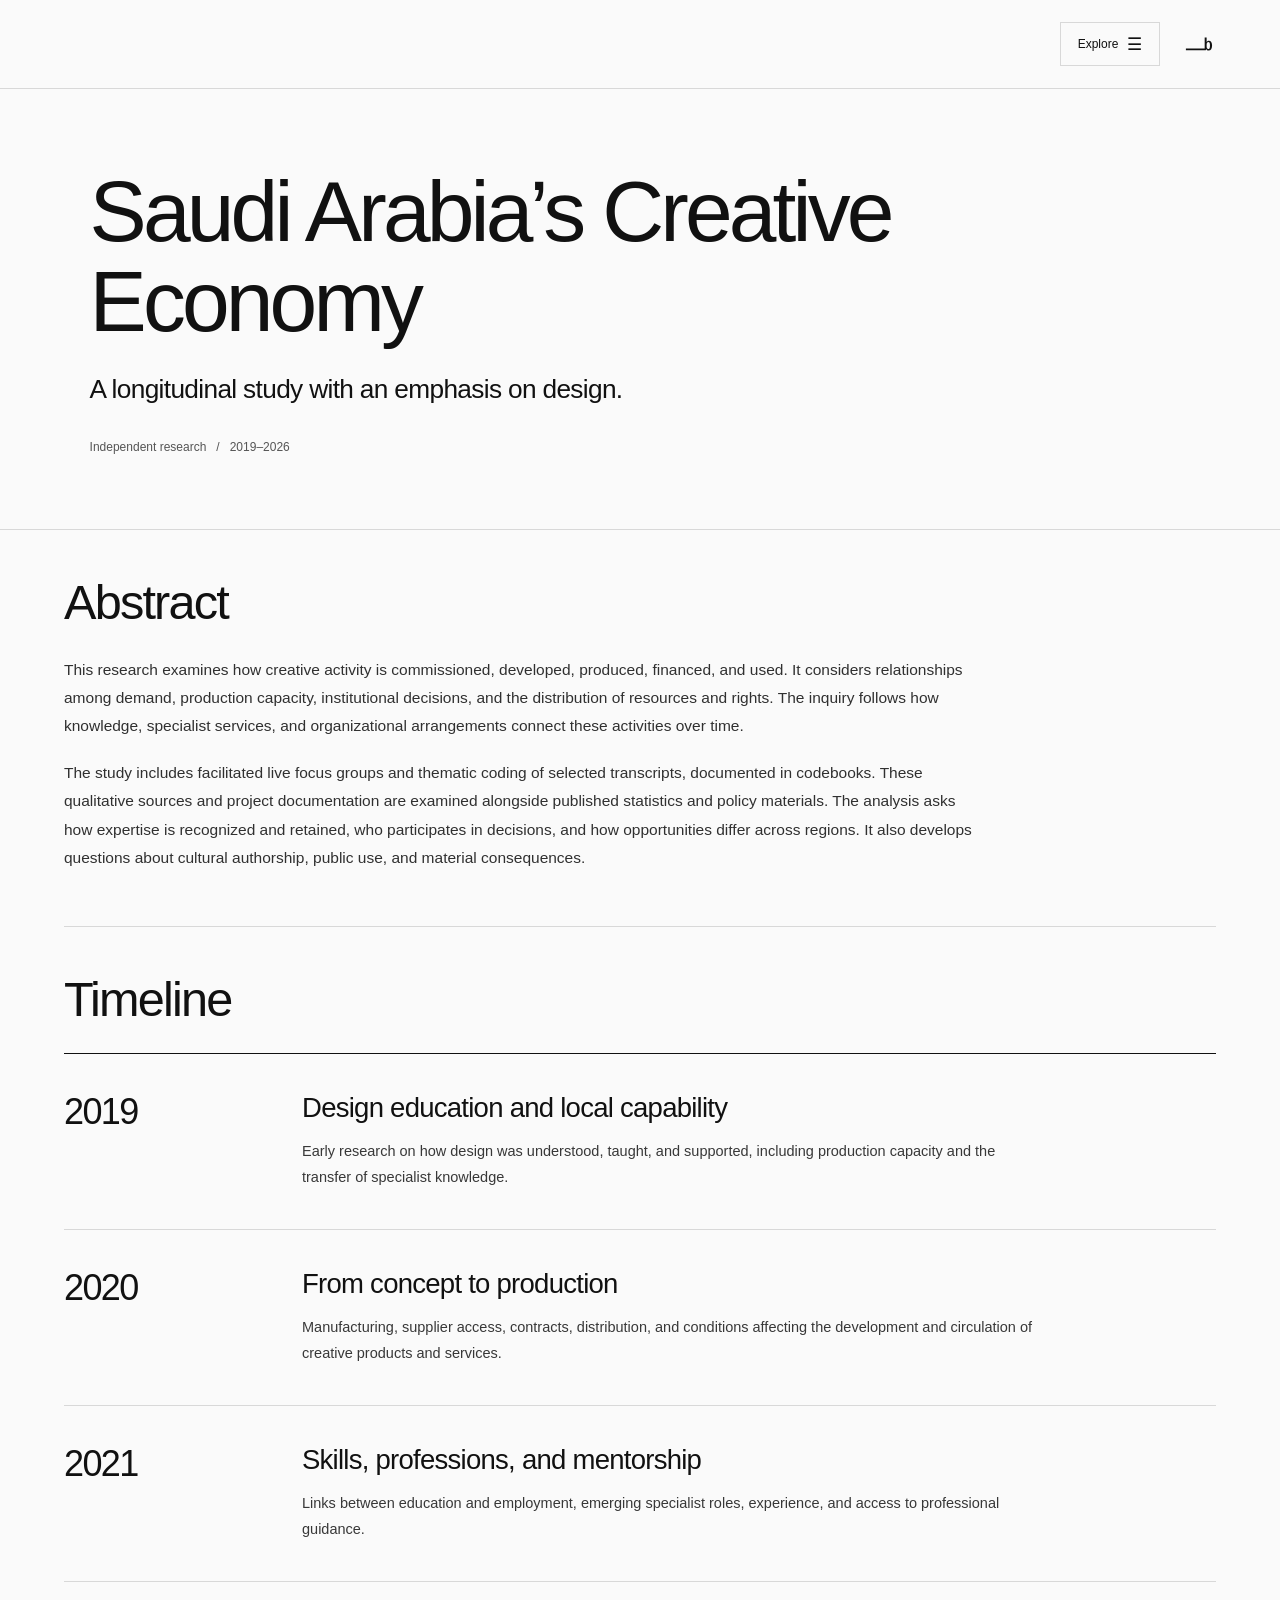
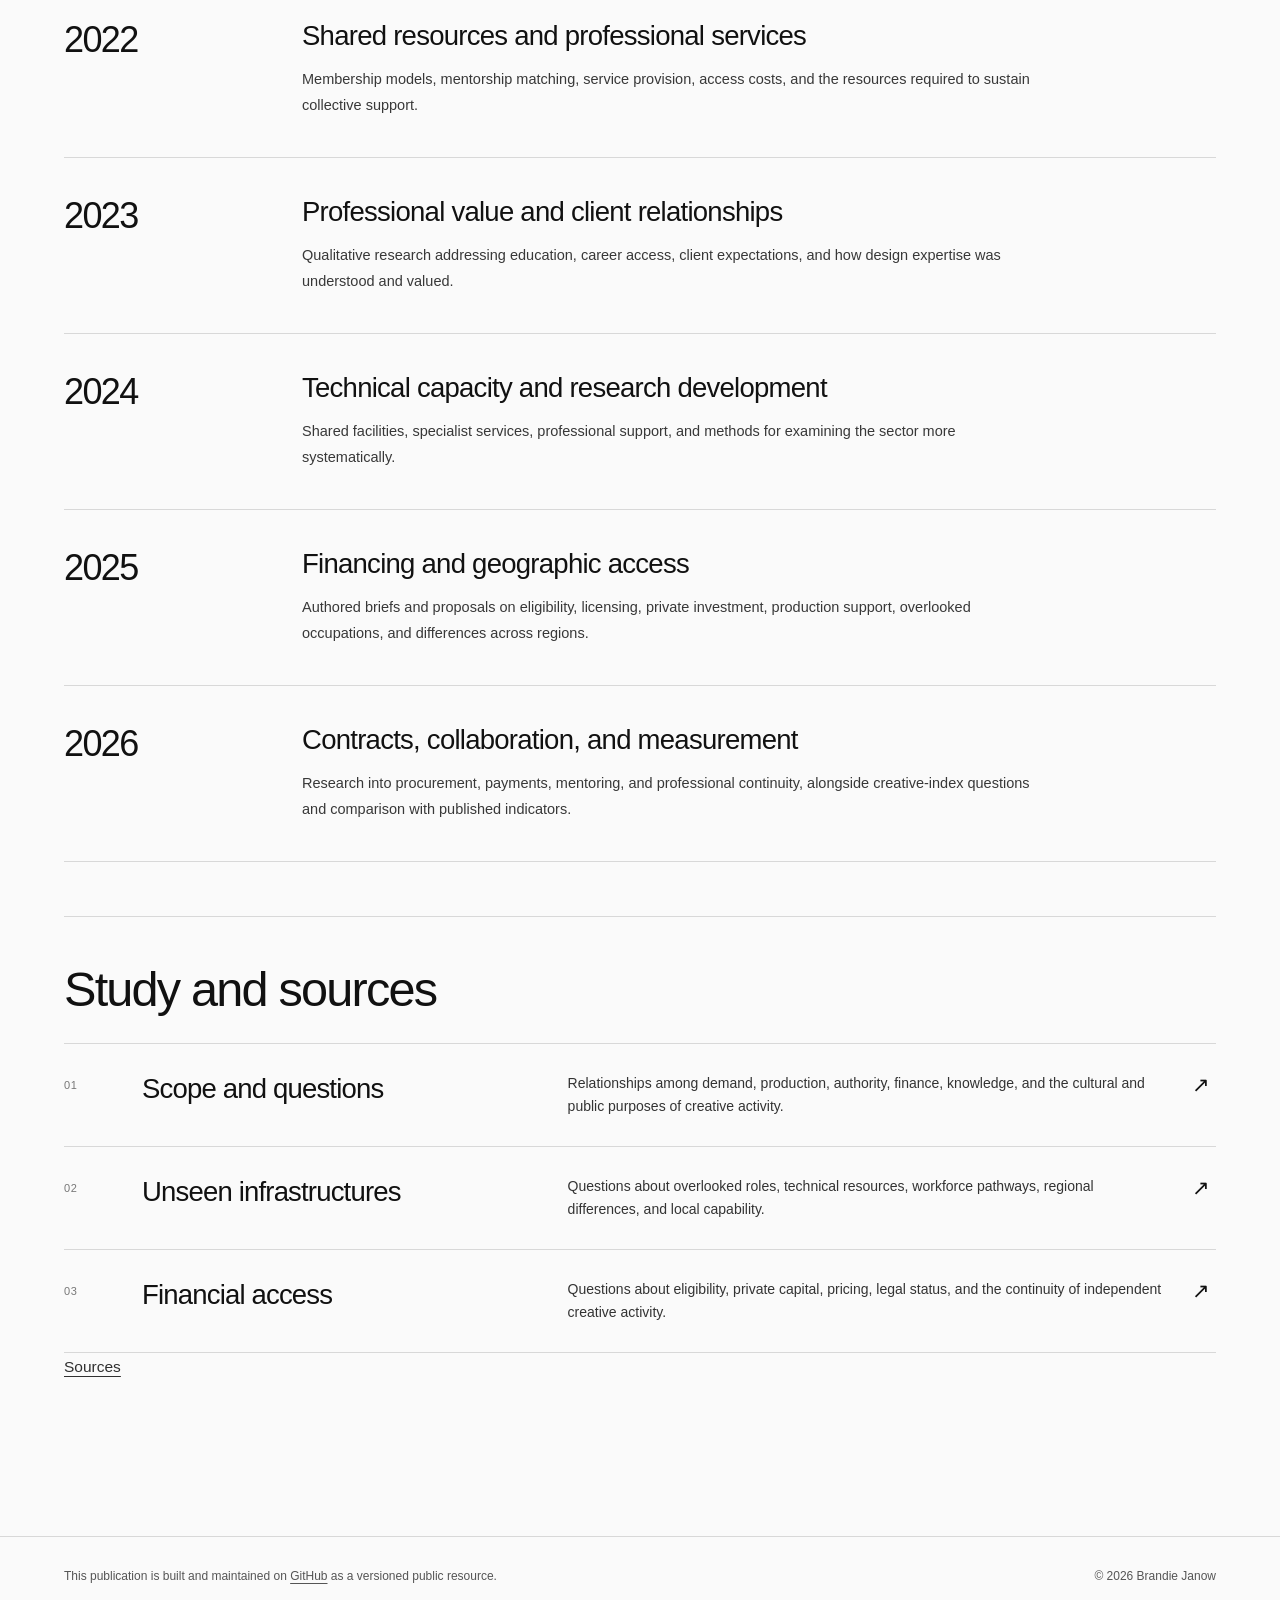
==== index.html @ f5f961ac "Center the creative economy and consolidate study, sources, data, and timeline" ====
<!doctype html>
<html lang="en">
<head>
<meta charset="utf-8">
<meta name="viewport" content="width=device-width, initial-scale=1">
<meta name="theme-color" content="#fafafa">
<title>Overview | Saudi Arabia’s Creative Economy</title>
<meta name="description" content="A longitudinal study of Saudi Arabia’s creative economy, with an emphasis on design.">
<meta property="og:type" content="website">
<meta property="og:title" content="Overview | Saudi Arabia’s Creative Economy">
<meta property="og:description" content="A longitudinal study of Saudi Arabia’s creative economy, with an emphasis on design.">
<meta property="og:url" content="https://brandiejanow.github.io/Saudi-creative-sector-research/">
<link rel="canonical" href="https://brandiejanow.github.io/Saudi-creative-sector-research/">
<link rel="icon" type="image/png" href="./assets/favicon.png">
<link rel="stylesheet" href="./styles.css">
</head>
<body>
<a class="skip" href="#main">Skip to content</a>
<header id="top" class="site-nav">
<nav class="desktop-nav" aria-label="Research sections"><a href="./index.html" aria-current="page">Overview</a><a href="./research.html">Research</a><a href="./evidence.html">Data</a><a href="./signals.html">Future Signals</a><a href="./methods.html">Methods</a></nav>
<details class="mobile-nav"><summary>Explore <span class="menu-symbol" aria-hidden="true">☰</span></summary><nav aria-label="Mobile sections"><a href="./index.html" aria-current="page">Overview</a><a href="./research.html">Research</a><a href="./evidence.html">Data</a><a href="./signals.html">Future Signals</a><a href="./methods.html">Methods</a></nav></details>
<a class="name" href="https://www.brandiejanow.com/" aria-label="Personal website"><img src="./assets/b-logo.svg" alt=""></a>
</header>
<main id="main" aria-labelledby="page-title">
<section class="hero compact-hero journal-hero"><h1 id="page-title">Saudi Arabia’s Creative Economy</h1><p class="intro">A longitudinal study with an emphasis on design.</p><p class="research-meta">Independent research &nbsp; / &nbsp; 2019–2026</p></section>
<div class="research-sections">
<section class="research-section journal-abstract" aria-labelledby="abstract-heading">
<div class="section-opening"><h2 id="abstract-heading">Abstract</h2></div>
<p>This research examines how creative activity is commissioned, developed, produced, financed, and used. It considers relationships among demand, production capacity, institutional decisions, and the distribution of resources and rights. The inquiry follows how knowledge, specialist services, and organizational arrangements connect these activities over time.</p>
<p>The study includes facilitated live focus groups and thematic coding of selected transcripts, documented in codebooks. These qualitative sources and project documentation are examined alongside published statistics and policy materials. The analysis asks how expertise is recognized and retained, who participates in decisions, and how opportunities differ across regions. It also develops questions about cultural authorship, public use, and material consequences.</p>
</section>
<section class="research-section research-history" aria-labelledby="research-history-heading">
<div class="section-opening"><h2 id="research-history-heading">Timeline</h2></div>
<div class="research-history-figure">
<ol class="research-history-list">
<li><span class="history-date">2019</span><div class="history-content"><h3>Design education and local capability</h3><p>Early research on how design was understood, taught, and supported, including production capacity and the transfer of specialist knowledge.</p></div></li>
<li><span class="history-date">2020</span><div class="history-content"><h3>From concept to production</h3><p>Manufacturing, supplier access, contracts, distribution, and conditions affecting the development and circulation of creative products and services.</p></div></li>
<li><span class="history-date">2021</span><div class="history-content"><h3>Skills, professions, and mentorship</h3><p>Links between education and employment, emerging specialist roles, experience, and access to professional guidance.</p></div></li>
<li><span class="history-date">2022</span><div class="history-content"><h3>Shared resources and professional services</h3><p>Membership models, mentorship matching, service provision, access costs, and the resources required to sustain collective support.</p></div></li>
<li><span class="history-date">2023</span><div class="history-content"><h3>Professional value and client relationships</h3><p>Qualitative research addressing education, career access, client expectations, and how design expertise was understood and valued.</p></div></li>
<li><span class="history-date">2024</span><div class="history-content"><h3>Technical capacity and research development</h3><p>Shared facilities, specialist services, professional support, and methods for examining the sector more systematically.</p></div></li>
<li><span class="history-date">2025</span><div class="history-content"><h3>Financing and geographic access</h3><p>Authored briefs and proposals on eligibility, licensing, private investment, production support, overlooked occupations, and differences across regions.</p></div></li>
<li><span class="history-date">2026</span><div class="history-content"><h3>Contracts, collaboration, and measurement</h3><p>Research into procurement, payments, mentoring, and professional continuity, alongside creative-index questions and comparison with published indicators.</p></div></li>
</ol>
</div>
</section>
<section class="research-section">
<div class="section-opening"><h2>Study and sources</h2></div>
<div class="entry-list">
<article class="entry"><span class="entry-index">01</span><h3 class="entry-title"><a href="./research.html">Scope and questions</a></h3><p class="entry-summary">Relationships among demand, production, authority, finance, knowledge, and the cultural and public purposes of creative activity.</p><a class="entry-link" href="./research.html" aria-label="Read scope and questions">↗</a></article>
<article class="entry"><span class="entry-index">02</span><h3 class="entry-title"><a href="./infrastructure.html">Unseen infrastructures</a></h3><p class="entry-summary">Questions about overlooked roles, technical resources, workforce pathways, regional differences, and local capability.</p><a class="entry-link" href="./infrastructure.html" aria-label="Read unseen infrastructures">↗</a></article>
<article class="entry"><span class="entry-index">03</span><h3 class="entry-title"><a href="./funding.html">Financial access</a></h3><p class="entry-summary">Questions about eligibility, private capital, pricing, legal status, and the continuity of independent creative activity.</p><a class="entry-link" href="./funding.html" aria-label="Read about financial access">↗</a></article>
</div>
<p class="supporting-links"><a href="./sources.html">Sources</a></p>
</section>
</div></main>
<footer class="research-footer"><p>This publication is built and maintained on <a href="https://github.com/brandiejanow/Saudi-creative-sector-research">GitHub</a> as a versioned public resource.</p><p>© 2026 Brandie Janow</p></footer>
</body>
</html>
---- styles.css ----
:root{--ink:#111;--muted:#6f6f6f;--line:#d8d8d8;--paper:#fafafa;--soft:#f6f6f4}
*{box-sizing:border-box}html{scroll-behavior:smooth}body{margin:0;background:var(--paper);color:var(--ink);font-family:"Helvetica Neue",Helvetica,Arial,sans-serif;-webkit-font-smoothing:antialiased}
a{color:inherit}.site-nav{min-height:82px;display:flex;align-items:center;justify-content:space-between;gap:28px;padding:22px clamp(22px,5vw,74px);border-bottom:1px solid var(--line)}
.name{text-decoration:none;display:inline-flex;align-items:center;margin-left:auto;flex:0 0 auto}.name img{width:34px;height:34px;display:block;object-fit:contain}.site-nav nav{display:flex;gap:28px;flex-wrap:wrap;justify-content:flex-end}.site-nav nav a{text-decoration:none;font-size:12px;color:#333}.site-nav nav a:hover{text-decoration:underline;text-underline-offset:4px}
main{max-width:1600px;margin:0 auto}.hero{padding:clamp(66px,9vw,142px) clamp(22px,7vw,108px) clamp(60px,8vw,112px);border-bottom:1px solid var(--line)}
.eyebrow{margin:0 0 28px;font-size:11px;text-transform:uppercase;letter-spacing:.18em}.hero h1{margin:0;max-width:1100px;font-weight:400;font-size:clamp(58px,9vw,138px);line-height:1.02;letter-spacing:0}
.reservoir-word{letter-spacing:.025em;font-kerning:none}.intro{max-width:780px;margin:44px 0 28px;font-size:clamp(20px,2.2vw,30px);line-height:1.28;letter-spacing:-.025em}.meta{margin:0;color:var(--muted);font-size:12px}
.directory{padding:34px clamp(22px,5vw,74px) 100px}.toolbar{display:grid;grid-template-columns:1.7fr repeat(3,1fr);gap:18px;padding:8px 0 28px;border-bottom:1px solid var(--ink)}
.toolbar label{display:flex;flex-direction:column;gap:10px}.toolbar label>span{font-size:10px;text-transform:uppercase;letter-spacing:.14em;color:var(--muted)}
input,select{width:100%;min-height:44px;border:0;border-bottom:1px solid var(--line);border-radius:0;background:transparent;padding:0 2px;font:inherit;font-size:14px;color:var(--ink);outline:none}
input:focus,select:focus{border-bottom-color:var(--ink)}.directory-head{display:flex;justify-content:space-between;align-items:center;padding:18px 0;color:var(--muted);font-size:11px;text-transform:uppercase;letter-spacing:.09em}
#clear{border:0;background:none;padding:0;font:inherit;font-size:11px;text-transform:uppercase;letter-spacing:.09em;color:var(--ink);cursor:pointer}
.resource-list{border-top:1px solid var(--line)}.resource{display:grid;grid-template-columns:minmax(190px,1fr) minmax(300px,1.8fr) minmax(180px,.9fr) 48px;gap:34px;align-items:start;padding:26px 0;border-bottom:1px solid var(--line)}
.resource h2{margin:0;font-weight:400;font-size:clamp(23px,2.2vw,34px);line-height:1.02;letter-spacing:-.04em}.description{margin:0;color:#393939;font-size:14px;line-height:1.55;max-width:720px}
.taxonomy{display:flex;flex-direction:column;gap:7px;font-size:11px;line-height:1.45;color:var(--muted)}.taxonomy strong{font-weight:400;color:var(--ink)}.visit{text-decoration:none;font-size:22px;line-height:1}.visit:hover{opacity:.45}
.empty{padding:70px 0;color:var(--muted)}.note{padding:48px clamp(22px,5vw,74px) 78px;border-top:1px solid var(--line)}.note p{max-width:820px;margin:0;font-size:14px;line-height:1.55;color:#3c3c3c}.note a{text-underline-offset:3px}
footer{display:flex;justify-content:space-between;gap:20px;padding:28px clamp(22px,5vw,74px);border-top:1px solid var(--line);font-size:11px;color:var(--muted)}footer a{text-underline-offset:3px}
body.embed .site-nav,body.embed footer{display:none}body.embed .hero{padding-top:42px}
@media(max-width:1050px){.toolbar{grid-template-columns:1fr 1fr}.resource{grid-template-columns:1fr 1.8fr 42px}.taxonomy{grid-column:1/3;flex-direction:row;flex-wrap:wrap;gap:6px 18px}.visit{grid-column:3;grid-row:1}}
@media(max-width:700px){.site-nav{align-items:center}.site-nav .desktop-nav{display:none}.hero h1{font-size:clamp(54px,18vw,84px);line-height:1.02}.toolbar{grid-template-columns:1fr}.resource{grid-template-columns:1fr 40px;gap:16px 18px}.resource h2{grid-column:1}.description{grid-column:1/3}.taxonomy{grid-column:1/3}.visit{grid-column:2;grid-row:1}.note{padding-bottom:56px}footer{flex-direction:column}}

.quick-links{display:flex;flex-wrap:wrap;gap:12px 28px;margin:25px 0 0;font-size:13px}.quick-links a{text-underline-offset:4px}


/* Consistent, accessible way back to the main index on every device. */
.site-home{font-size:13px;letter-spacing:-.015em;font-weight:600;text-decoration:none;white-space:nowrap;flex:0 0 auto}
.site-home:hover{text-decoration:underline;text-underline-offset:5px}
.desktop-nav{justify-content:center!important;gap:clamp(12px,1.9vw,28px)!important}
.mobile-nav{display:none;position:relative}
.mobile-nav summary{list-style:none;cursor:pointer;display:flex;align-items:center;justify-content:center;gap:9px;min-height:44px;min-width:100px;padding:0 10px;border:1px solid var(--line);font-size:12px}
.mobile-nav summary::-webkit-details-marker{display:none}
.mobile-nav summary:focus-visible,.site-home:focus-visible,.mobile-nav nav a:focus-visible{outline:2px solid var(--ink);outline-offset:3px}
.mobile-nav .menu-symbol{font-size:17px;font-weight:400;line-height:1}
.mobile-nav nav{position:absolute;right:0;top:calc(100% + 8px);z-index:30;width:min(280px,calc(100vw - 32px));display:flex!important;flex-direction:column;gap:0!important;flex-wrap:nowrap;align-items:stretch;justify-content:flex-start;background:var(--paper);border:1px solid var(--line);box-shadow:0 10px 20px rgba(0,0,0,.08)}
.mobile-nav nav a{padding:15px 19px;font-size:14px!important;min-height:48px;border-bottom:1px solid var(--line);text-decoration:none}
.mobile-nav nav a:last-child{border-bottom:0}
.mobile-nav nav a:hover,.mobile-nav nav a.active{background:var(--soft)}
@media(max-width:950px){
 .site-nav{padding:13px clamp(15px,4vw,30px);min-height:66px;gap:13px}
 .site-nav .desktop-nav{display:none}
 .mobile-nav{display:block;margin-left:auto}
 .name{margin-left:0}
 .name img{width:29px;height:29px}
}
@media(max-width:700px){
 .site-nav{align-items:center;flex-wrap:nowrap}
 .site-home{font-size:13px}
 .mobile-nav summary{min-width:89px}
 .hero{padding-top:clamp(43px,8vw,60px);padding-bottom:clamp(46px,8vw,75px)}
 body.embed .site-nav{display:flex}
 body.embed .hero{padding-top:46px}
}

/* Short directory pages keep the main index easy to browse. */
.pagination{display:flex;justify-content:space-between;align-items:center;gap:24px;padding:26px 0 0;font-size:13px}
.pagination[hidden]{display:none}
.pagination button{border:1px solid var(--ink);background:transparent;color:var(--ink);padding:11px 19px;cursor:pointer;font:inherit}
.pagination button:hover:not(:disabled){background:var(--ink);color:var(--paper)}
.pagination button:disabled{opacity:.26;cursor:default}
.pagination span{color:var(--muted)}
@media(max-width:700px){.pagination{gap:10px}.pagination button{padding:10px 13px}}

/* Consistent institutional footer across the Reservoir collections. */
.reservoir-footer{display:flex;justify-content:space-between;align-items:flex-start;flex-wrap:wrap;gap:20px 40px;padding:28px clamp(22px,5vw,74px);border-top:1px solid var(--line);font-size:12px;color:#444}
.reservoir-footer p{max-width:850px;margin:0;line-height:1.65}
.reservoir-footer nav{display:flex;align-items:center;flex-wrap:wrap;gap:14px 25px;margin-left:auto}
.reservoir-footer a{text-underline-offset:4px}
.reservoir-footer .back-to-top{font-weight:500;white-space:nowrap}
@media(max-width:700px){.reservoir-footer nav{margin-left:0}}

/* Compact discovery entrance and directory search. */
.compact-hero{padding-top:clamp(29px,3.9vw,59px);padding-bottom:24px}
.compact-hero .eyebrow{margin-bottom:16px}
.compact-hero h1{font-size:clamp(49px,6.3vw,98px);line-height:1.05}
.compact-hero .intro{max-width:920px;margin:17px 0 13px;font-size:clamp(17px,1.85vw,24px);line-height:1.42}
.index-counts{font-size:12px;color:#4b4b4b;line-height:1.65}
.index-counts>span[aria-hidden]{padding:0 6px}
.collection-origin{margin:6px 0 0;font-size:11px;letter-spacing:.015em;color:#666}
.collection-origin>span{padding:0 6px}
.search-section{padding:27px clamp(22px,5vw,74px) 25px;border-bottom:1px solid var(--line);max-width:1600px;margin:0 auto}
.search-intro{display:flex;align-items:baseline;justify-content:space-between;gap:10px 20px;margin-bottom:14px}
.search-intro h2{font-size:clamp(20px,2.1vw,29px);letter-spacing:-.025em;font-weight:400;margin:0}
.search-intro p{margin:0;color:#595959;font-size:12px;line-height:1.5}
.search-section .toolbar{padding:0}
.directory{padding-top:13px}
@media(max-width:820px){.search-intro{display:block}.search-intro p{margin-top:7px}.search-section .toolbar{grid-template-columns:repeat(2,minmax(0,1fr))}}
@media(max-width:600px){.compact-hero{padding:24px 22px 21px}.compact-hero h1{font-size:clamp(46px,10vw,73px)}.compact-hero .intro{font-size:17px}.search-section{padding:25px 22px}.search-section .toolbar{grid-template-columns:1fr}}

/* KoD keeps the same directory row styling; only its title color differs. */
.resource h2.kod-title{color:#304c90}

/* Clear primary navigation through paginated directory results. */
.pagination #nextPage{background:#304c90;color:#fff;border-color:#304c90;font-weight:600;min-width:138px;box-shadow:0 2px 6px rgba(0,0,0,.12)}
.pagination #nextPage:hover:not(:disabled){background:#1c3268;border-color:#1c3268;color:#fff}
.pagination #nextPage:focus-visible{outline:3px solid #304c90;outline-offset:3px}
.pagination #nextPage:disabled{background:#e7e7e7;border-color:#d0d0d0;color:#6f6f6f;box-shadow:none;opacity:1}


/* Saudi Creative Sector Research. Editorial extension of the Design Reservoir design system. */
.site-nav .desktop-nav a[aria-current="page"]{text-decoration:underline;text-underline-offset:6px}
.mobile-nav nav a[aria-current="page"]{font-weight:600}
.compact-hero{padding-bottom:clamp(40px,5vw,66px)}
.compact-hero .intro{max-width:890px;font-size:clamp(20px,2.1vw,29px);margin:31px 0 27px;line-height:1.35}
.compact-hero h1{max-width:1150px;font-size:clamp(52px,7.7vw,119px);line-height:1.025;letter-spacing:-.045em}
.eyebrow{letter-spacing:.14em}
.research-meta{font-size:12px;line-height:1.7;color:#555;margin:0}
.research-sections{padding:0 clamp(22px,5vw,74px) 92px}
.research-section{padding:44px 0 46px;border-bottom:1px solid var(--line)}
.research-section:last-child{border-bottom:0}
.section-kicker{margin:0 0 18px;font-size:11px;color:#666;letter-spacing:.14em;text-transform:uppercase}
.research-section h2{font-weight:400;font-size:clamp(29px,3.6vw,55px);line-height:1.1;letter-spacing:-.038em;max-width:950px;margin:0 0 21px}
.research-section>p:not(.section-kicker){max-width:900px;font-size:16px;line-height:1.75;color:#343434;margin:0 0 17px}
.research-section>p:last-child{margin-bottom:0}
.entry-list{border-top:1px solid var(--line);margin-top:30px}
.entry{display:grid;grid-template-columns:52px minmax(220px,.75fr) minmax(280px,1.4fr) 24px;gap:20px;align-items:start;border-bottom:1px solid var(--line);padding:23px 0}
.entry-index{font-size:11px;color:#777;padding-top:5px}
.entry-title{font-weight:400;font-size:clamp(19px,2vw,27px);letter-spacing:-.025em;line-height:1.2;margin:0}
.entry-summary{font-size:14px;line-height:1.65;color:#444;margin:0}
.entry-link{font-size:18px;line-height:1.25;text-decoration:none}
.entry a:not(.entry-link){text-decoration:underline;text-underline-offset:4px}
.status-text{color:#777;font-size:12px;line-height:1.5;margin-top:5px}
.two-column{display:grid;grid-template-columns:minmax(200px,.7fr) minmax(300px,1.3fr);gap:20px 45px}
.two-column p{line-height:1.75;margin:0 0 17px;color:#333;font-size:15px}
.plain-anchor{text-decoration:underline;text-underline-offset:5px}
.year{font-size:clamp(34px,4.5vw,60px);line-height:1;font-weight:400;letter-spacing:-.035em}
.research-footer{display:flex;justify-content:space-between;align-items:flex-start;gap:18px 30px;flex-wrap:wrap}
.research-footer nav{display:flex;gap:14px 24px;flex-wrap:wrap}
.research-footer p{max-width:890px;margin:0;line-height:1.6}
.content-label{display:inline-block;font-size:11px;text-transform:uppercase;letter-spacing:.13em;color:#555;margin-top:7px}
@media(max-width:800px){.entry{grid-template-columns:38px 1fr 22px;gap:13px}.entry-title{grid-column:2}.entry-summary{grid-column:2/4}.entry-link{grid-column:3;grid-row:1}.two-column{grid-template-columns:1fr}}
@media(max-width:600px){.compact-hero h1{font-size:clamp(42px,11vw,68px);letter-spacing:-.04em}.compact-hero .intro{font-size:19px}.research-sections{padding-bottom:45px}.research-section{padding:31px 0 34px}.research-section h2{font-size:clamp(28px,8vw,42px)}.entry{padding:20px 0}}

/* Keep research index titles at the same modest scale as Design Reservoir rows. */
.entry .entry-title{font-weight:400;font-size:clamp(19px,2vw,27px);letter-spacing:-.025em;line-height:1.2;margin:0}


/* Academic publication layout. The original Design Reservoir visual system remains the base. */
.skip{position:absolute;left:-9999px;top:5px;z-index:1000;background:#111;color:#fff;padding:12px 18px}
.skip:focus{left:10px}
.site-nav{gap:22px}
.site-nav .desktop-nav{align-items:center;gap:clamp(11px,1.5vw,22px)!important}
.site-nav .desktop-nav a{white-space:nowrap}
.site-nav nav a[aria-current="page"]{text-decoration:underline;text-underline-offset:6px}
.site-nav .site-home{max-width:265px;line-height:1.25;white-space:normal}
.site-nav a:focus-visible,.plain-anchor:focus-visible,.entry a:focus-visible{outline:2px solid var(--ink);outline-offset:5px}
.journal-hero{padding:clamp(45px,6vw,91px) clamp(22px,7vw,108px) clamp(40px,5.5vw,75px)}
.journal-hero .eyebrow{font-size:11px;letter-spacing:.16em;margin-bottom:19px}
.journal-hero h1{max-width:1250px;font-size:clamp(49px,6.7vw,100px);font-weight:400;letter-spacing:-.045em;line-height:1.055}
.journal-hero .intro{margin:24px 0 30px;font-size:clamp(20px,2.05vw,28px);line-height:1.4;max-width:890px}
.research-meta{font-size:12px;color:#555;line-height:1.75;margin:0}
.research-sections{padding:0 clamp(22px,5vw,74px) 100px;max-width:1600px;margin:0 auto}
.research-section{padding:45px 0 54px;border-bottom:1px solid var(--line)}
.research-section:last-child{border-bottom:0}
.research-section h2{max-width:1000px;font-weight:400;font-size:clamp(31px,3.8vw,52px);letter-spacing:-.037em;line-height:1.15;margin:0 0 28px}
.research-section>p:not(.section-kicker),.research-section>.section-opening~p{font-size:15.5px;line-height:1.83;color:#303030;max-width:920px;margin:0 0 18px}
.research-section>p:last-child{margin-bottom:0}
.section-opening{margin-bottom:25px}.section-opening h2{margin-bottom:0}
.section-kicker{font-size:11px;letter-spacing:.13em;text-transform:uppercase;color:#666;margin:0 0 20px}
.research-section a:not(.entry-link){text-decoration-thickness:1px;text-underline-offset:4px}
.journal-abstract{max-width:1200px}
.document-label{font-size:11px;text-transform:uppercase;color:#666;letter-spacing:.12em;margin-bottom:22px}
.research-quote{max-width:940px;margin:38px 0 38px;padding:12px 0 14px 32px;border-left:2px solid #111}
.research-quote p{font-size:clamp(23px,2.9vw,38px);line-height:1.32;font-weight:400;letter-spacing:-.026em;margin:0 0 14px}
.research-quote cite{display:block;font-style:normal;font-size:12px;line-height:1.6;color:#666}
.meta-grid{border-top:1px solid var(--line);margin:32px 0 4px;max-width:1050px}
.meta-grid>div{display:grid;grid-template-columns:minmax(160px,.48fr) minmax(250px,1fr);gap:15px;padding:14px 0;border-bottom:1px solid var(--line)}
.meta-grid dt{font-size:11px;text-transform:uppercase;letter-spacing:.1em;color:#666}
.meta-grid dd{margin:0;font-size:14px;line-height:1.6}
.entry-list{margin-top:12px;border-top:1px solid var(--line)}
.entry{grid-template-columns:50px minmax(240px,.8fr) minmax(290px,1.2fr) 24px;gap:28px;padding:28px 0}
.entry .entry-title{font-weight:400;margin:0;font-size:clamp(20px,2.15vw,29px);letter-spacing:-.03em;line-height:1.25}
.entry .entry-title a{text-decoration:none}
.entry .entry-title a:hover{text-decoration:underline;text-underline-offset:5px}
.entry-summary{margin:0;font-size:14px;line-height:1.65;color:#333}
.entry-index,.chapter-number,.ref-id{font-size:11px;letter-spacing:.06em;color:#777;padding-top:7px}
.entry-link{color:#111;text-decoration:none;font-size:21px}
.status-text{display:block;font-size:12px;color:#777;line-height:1.65;margin:6px 0 0}
.stat-row{display:grid;grid-template-columns:repeat(3,minmax(0,1fr));gap:0;margin:30px 0 15px;border-top:1px solid var(--line);border-bottom:1px solid var(--line)}
.stat-item{padding:28px 25px 28px 0}
.stat-item+.stat-item{border-left:1px solid var(--line);padding-left:26px}
.stat-item strong{display:block;font-size:clamp(30px,4vw,54px);font-weight:400;letter-spacing:-.05em;line-height:1.05;margin-bottom:12px}
.stat-item span{font-size:13px;color:#454545;line-height:1.65;display:block}
.caption-text{font-size:12px!important;color:#666!important;line-height:1.7!important;max-width:1000px;margin-top:14px!important}
.source-ref{font-size:12px}
.chapter-row{display:grid;grid-template-columns:58px 1fr;gap:25px;align-items:start;padding:24px 0;border-bottom:1px solid var(--line);max-width:1120px}
.chapter-row:last-child{border-bottom:0}
.chapter-row h3,.timeline-row h3,.signal-record h3,.reference-item h3{font-size:clamp(21px,2.05vw,29px);line-height:1.2;letter-spacing:-.025em;font-weight:400;margin:0 0 14px}
.chapter-row p,.timeline-row p,.signal-record p,.reference-item p{font-size:14px;line-height:1.72;color:#393939;max-width:900px;margin:0 0 12px}
.minor{font-size:12px!important;line-height:1.7!important;color:#555!important}
.table-wrap{width:100%;max-width:100%;overflow-x:auto;margin:34px 0 19px;border-top:1px solid #111}
.journal-table{border-collapse:collapse;table-layout:auto;width:100%;min-width:800px}
.journal-table th,.journal-table td{padding:16px 17px 18px 0;text-align:left;vertical-align:top;border-bottom:1px solid var(--line);font-size:13px;line-height:1.55}
.journal-table thead th{color:#555;font-size:10px;line-height:1.45;letter-spacing:.1em;text-transform:uppercase;font-weight:600}
.journal-table tbody th{font-weight:500;min-width:150px}
.journal-table tbody td{color:#333}
.journal-table a{overflow-wrap:anywhere}
.timeline-row{display:grid;grid-template-columns:minmax(105px,.24fr) minmax(0,1fr);gap:42px;border-top:1px solid var(--line);padding:30px 0}
.timeline-row:last-child{border-bottom:1px solid var(--line)}
.timeline-row .year{font-size:clamp(30px,3.6vw,47px);font-weight:400;letter-spacing:-.035em;line-height:1.05}
.signal-record{max-width:1100px;border-top:1px solid var(--line);padding:26px 0 26px}
.signal-record:last-child{border-bottom:1px solid var(--line)}
.signal-record .source-code{font-size:11px;color:#777;letter-spacing:.08em;margin-bottom:12px}
.reference-list{max-width:1150px;border-top:1px solid var(--line)}
.reference-item{display:grid;grid-template-columns:85px 1fr;gap:18px;padding:24px 0;border-bottom:1px solid var(--line)}
.reference-item .ref-id{font-weight:600;color:#333}
.reference-item .ref-author{font-size:11px;color:#777;text-transform:uppercase;letter-spacing:.09em}
.reference-item p{margin-bottom:8px}
.research-footer{display:flex;align-items:flex-start;flex-wrap:wrap;justify-content:space-between;gap:18px 40px;padding:30px clamp(22px,5vw,74px);border-top:1px solid var(--line);font-size:12px;color:#555}
.research-footer p{max-width:800px;line-height:1.65;margin:0}
.research-footer nav{display:flex;flex-wrap:wrap;gap:12px 25px}
.research-footer strong{font-weight:500;color:#222}
@media(max-width:1290px){
.site-nav{min-height:72px}
.site-nav .desktop-nav{display:none}
.site-nav .mobile-nav{display:block;margin-left:auto}
.site-nav .name{margin-left:0}
}
@media(max-width:830px){
.stat-row{grid-template-columns:1fr;gap:0}
.stat-item{border-bottom:1px solid var(--line);padding:22px 0!important}
.stat-item+.stat-item{border-left:0}
.stat-item:last-child{border-bottom:0}
.entry{grid-template-columns:39px minmax(0,1fr) 24px;gap:14px}
.entry-index{grid-row:1}
.entry .entry-title{grid-column:2;grid-row:1}
.entry-summary{grid-column:2 / 4;grid-row:2}
.entry-link{grid-column:3;grid-row:1}
.entry .status-text{grid-column:2 / 4}
}
@media(max-width:620px){
.journal-hero{padding:38px 22px 42px}
.journal-hero h1{font-size:clamp(40px,11vw,65px);letter-spacing:-.04em}
.journal-hero .intro{font-size:18px}
.research-sections{padding:0 22px 48px}
.research-section{padding:31px 0 38px}
.research-section h2{font-size:clamp(27px,8vw,40px)}
.research-section>p:not(.section-kicker){font-size:15px;line-height:1.75}
.meta-grid>div{grid-template-columns:1fr;gap:5px}
.chapter-row{grid-template-columns:35px 1fr;gap:14px}
.timeline-row{grid-template-columns:1fr;gap:16px}
.reference-item{grid-template-columns:53px 1fr;gap:12px}
.research-quote{padding-left:20px}
}
@media(prefers-reduced-motion:reduce){html{scroll-behavior:auto}}

/* Bibliography appears as plain-text references, not coded reference links. */
.reference-item{display:block}
.reference-item>div{max-width:1040px}
.reference-item .ref-author{margin:0 0 9px}

/* Homepage publication metadata follows the introduction rather than preceding the title. */
.journal-hero .hero-origin{margin:0;color:#666;font-size:11px;line-height:1.7;letter-spacing:.12em;text-transform:uppercase}
.research-footer .version-note{max-width:850px}

/* Homepage research timeline: distinct years, clear reading space. */
.research-history-figure{margin:0;max-width:1160px;border-top:1px solid #111}
.research-history-list{list-style:none;margin:0;padding:0}
.research-history-list li{display:grid;grid-template-columns:170px minmax(0,1fr);column-gap:68px;align-items:start;padding:36px 0 39px;border-bottom:1px solid var(--line)}
.history-date{display:block;white-space:nowrap;font-size:clamp(27px,3vw,36px);letter-spacing:-.045em;line-height:1.2;font-weight:400;color:#111;font-variant-numeric:tabular-nums}
.history-content{min-width:0}
.history-content h3{font-size:clamp(20px,2.15vw,28px);font-weight:400;line-height:1.3;letter-spacing:-.027em;margin:0 0 12px}
.history-content p{font-size:14.5px;line-height:1.8;max-width:740px;margin:0;color:#383838}
@media(max-width:760px){.research-history-list li{grid-template-columns:105px minmax(0,1fr);column-gap:26px;padding:29px 0 33px}.history-date{font-size:26px}}
@media(max-width:520px){.research-history-list li{grid-template-columns:1fr;row-gap:14px;padding:29px 0 34px}.history-date{font-size:29px}.history-content h3{margin-bottom:9px}}
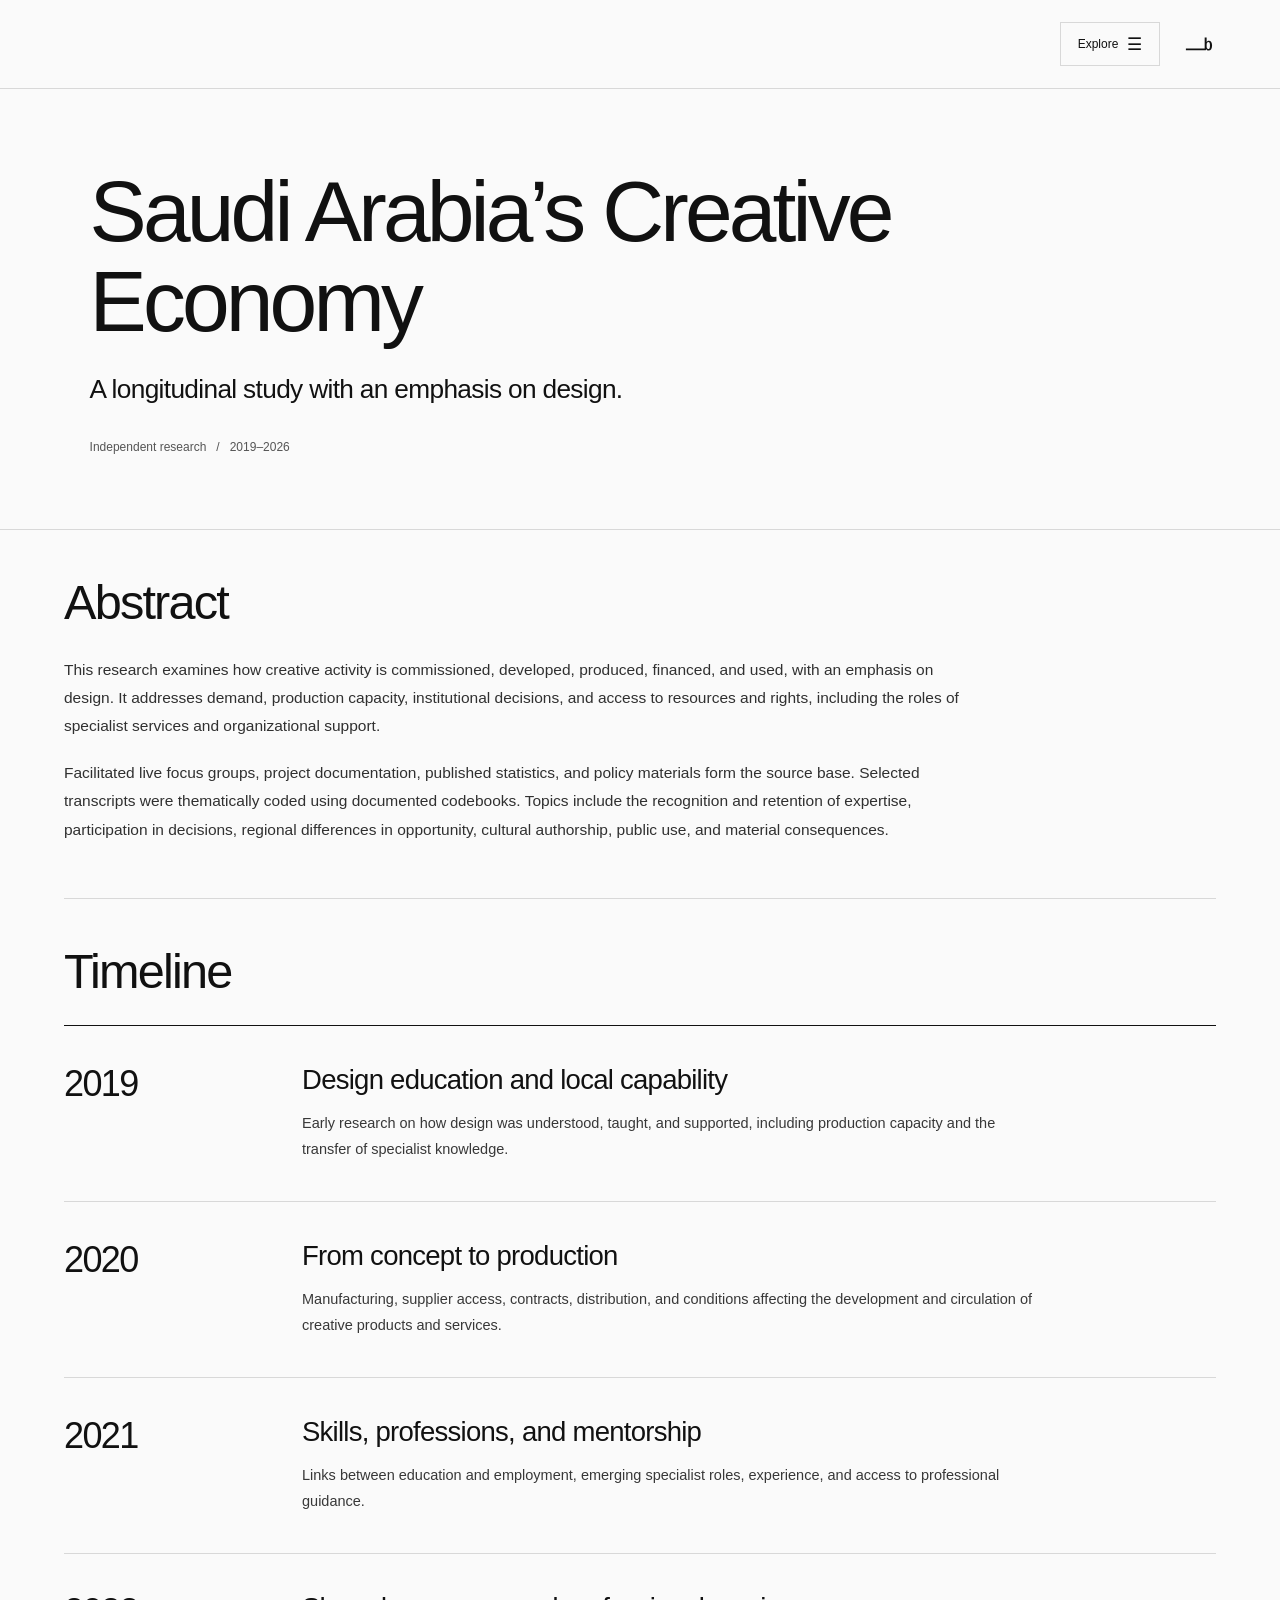
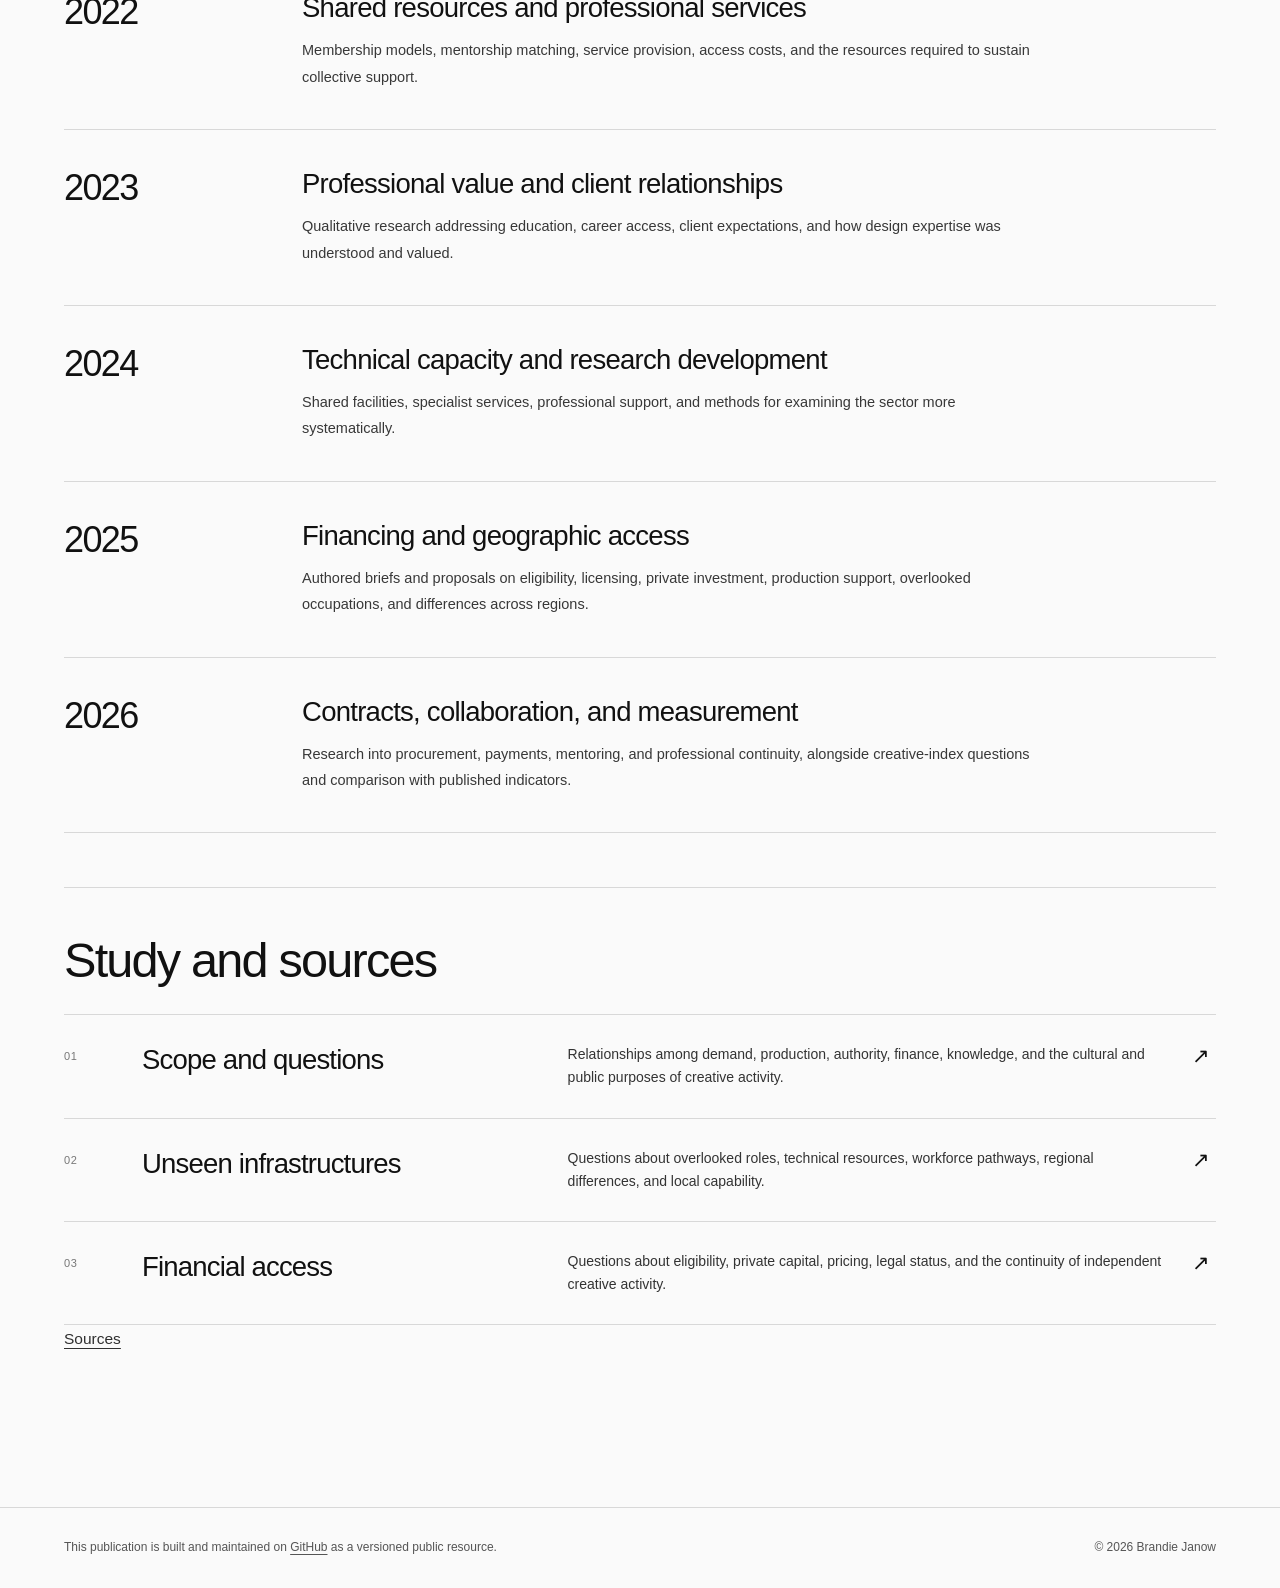
==== commit 7116437b: "Tighten abstract scope and methods without repetitive framing" ====
--- a/index.html
+++ b/index.html
@@ -26,8 +26,8 @@
 <div class="research-sections">
 <section class="research-section journal-abstract" aria-labelledby="abstract-heading">
 <div class="section-opening"><h2 id="abstract-heading">Abstract</h2></div>
-<p>This research examines how creative activity is commissioned, developed, produced, financed, and used. It considers relationships among demand, production capacity, institutional decisions, and the distribution of resources and rights. The inquiry follows how knowledge, specialist services, and organizational arrangements connect these activities over time.</p>
-<p>The study includes facilitated live focus groups and thematic coding of selected transcripts, documented in codebooks. These qualitative sources and project documentation are examined alongside published statistics and policy materials. The analysis asks how expertise is recognized and retained, who participates in decisions, and how opportunities differ across regions. It also develops questions about cultural authorship, public use, and material consequences.</p>
+<p>This research examines how creative activity is commissioned, developed, produced, financed, and used, with an emphasis on design. It addresses demand, production capacity, institutional decisions, and access to resources and rights, including the roles of specialist services and organizational support.</p>
+<p>Facilitated live focus groups, project documentation, published statistics, and policy materials form the source base. Selected transcripts were thematically coded using documented codebooks. Topics include the recognition and retention of expertise, participation in decisions, regional differences in opportunity, cultural authorship, public use, and material consequences.</p>
 </section>
 <section class="research-section research-history" aria-labelledby="research-history-heading">
 <div class="section-opening"><h2 id="research-history-heading">Timeline</h2></div>
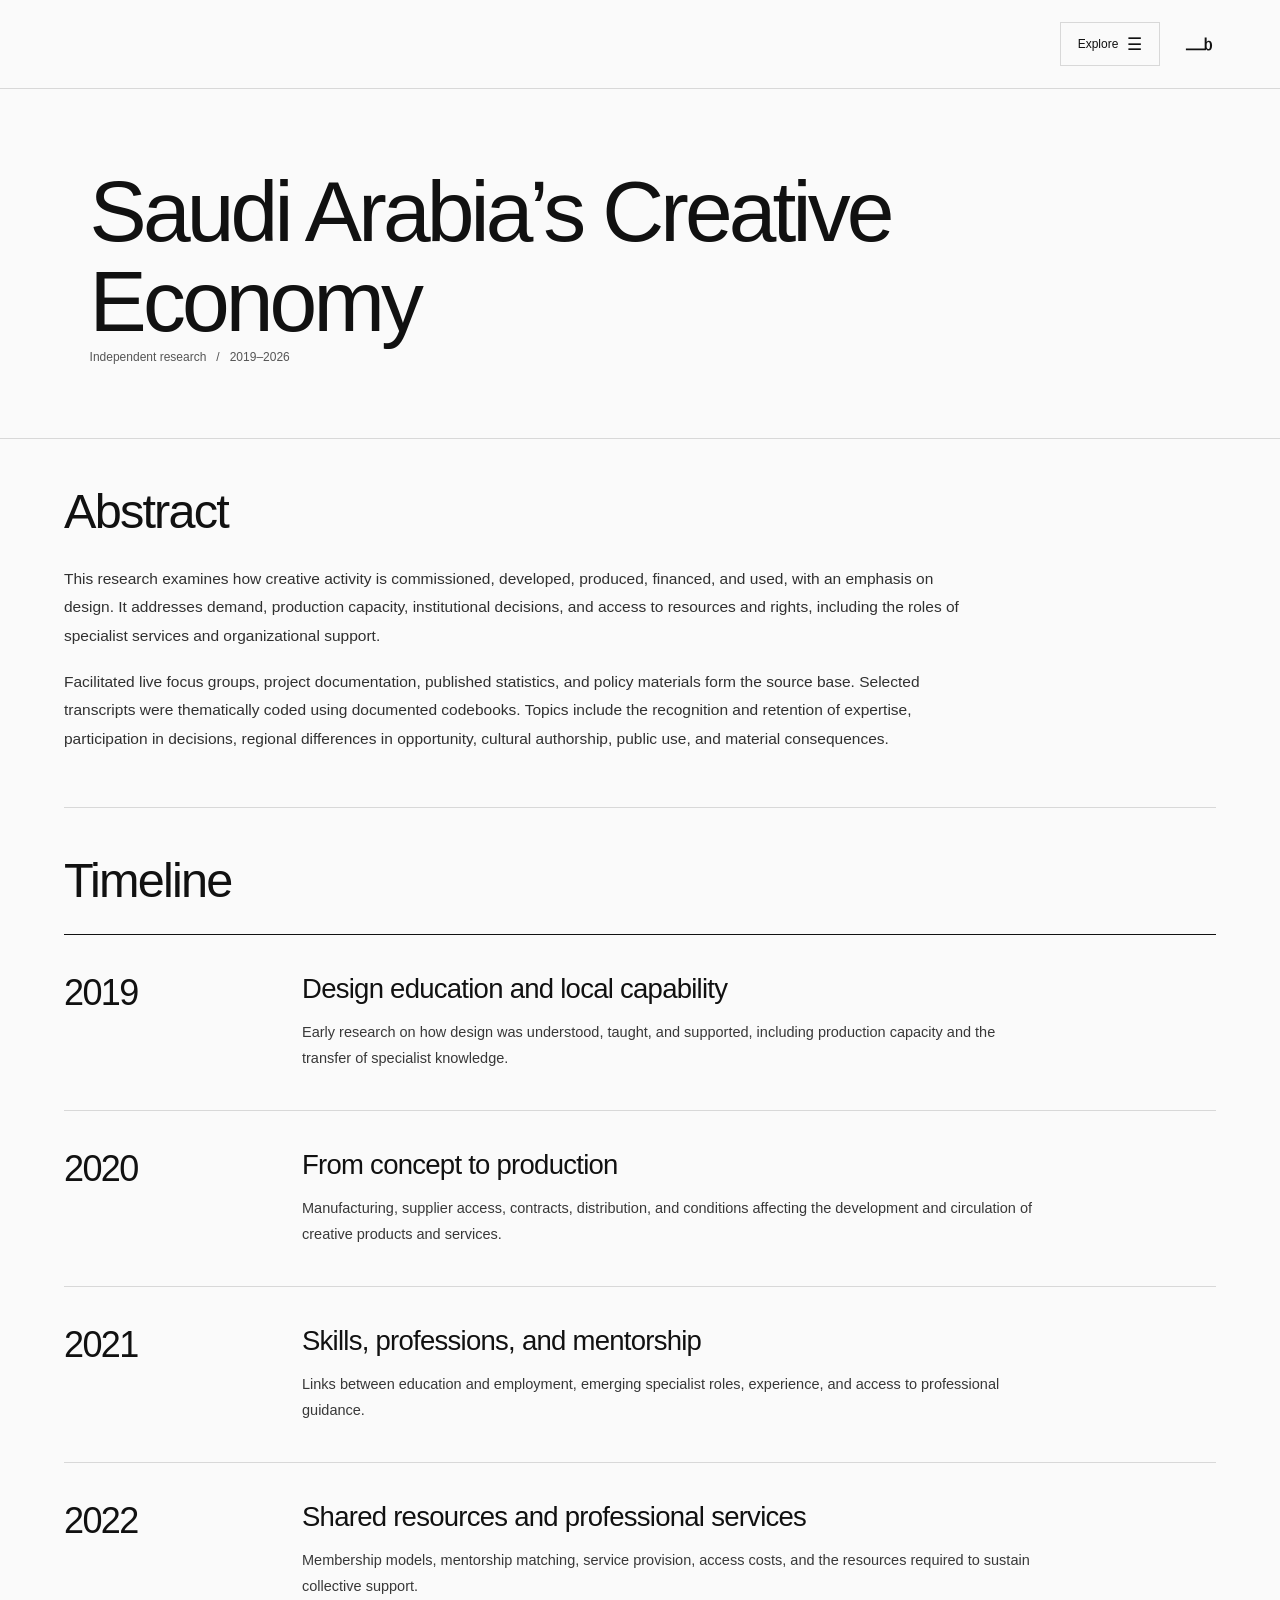
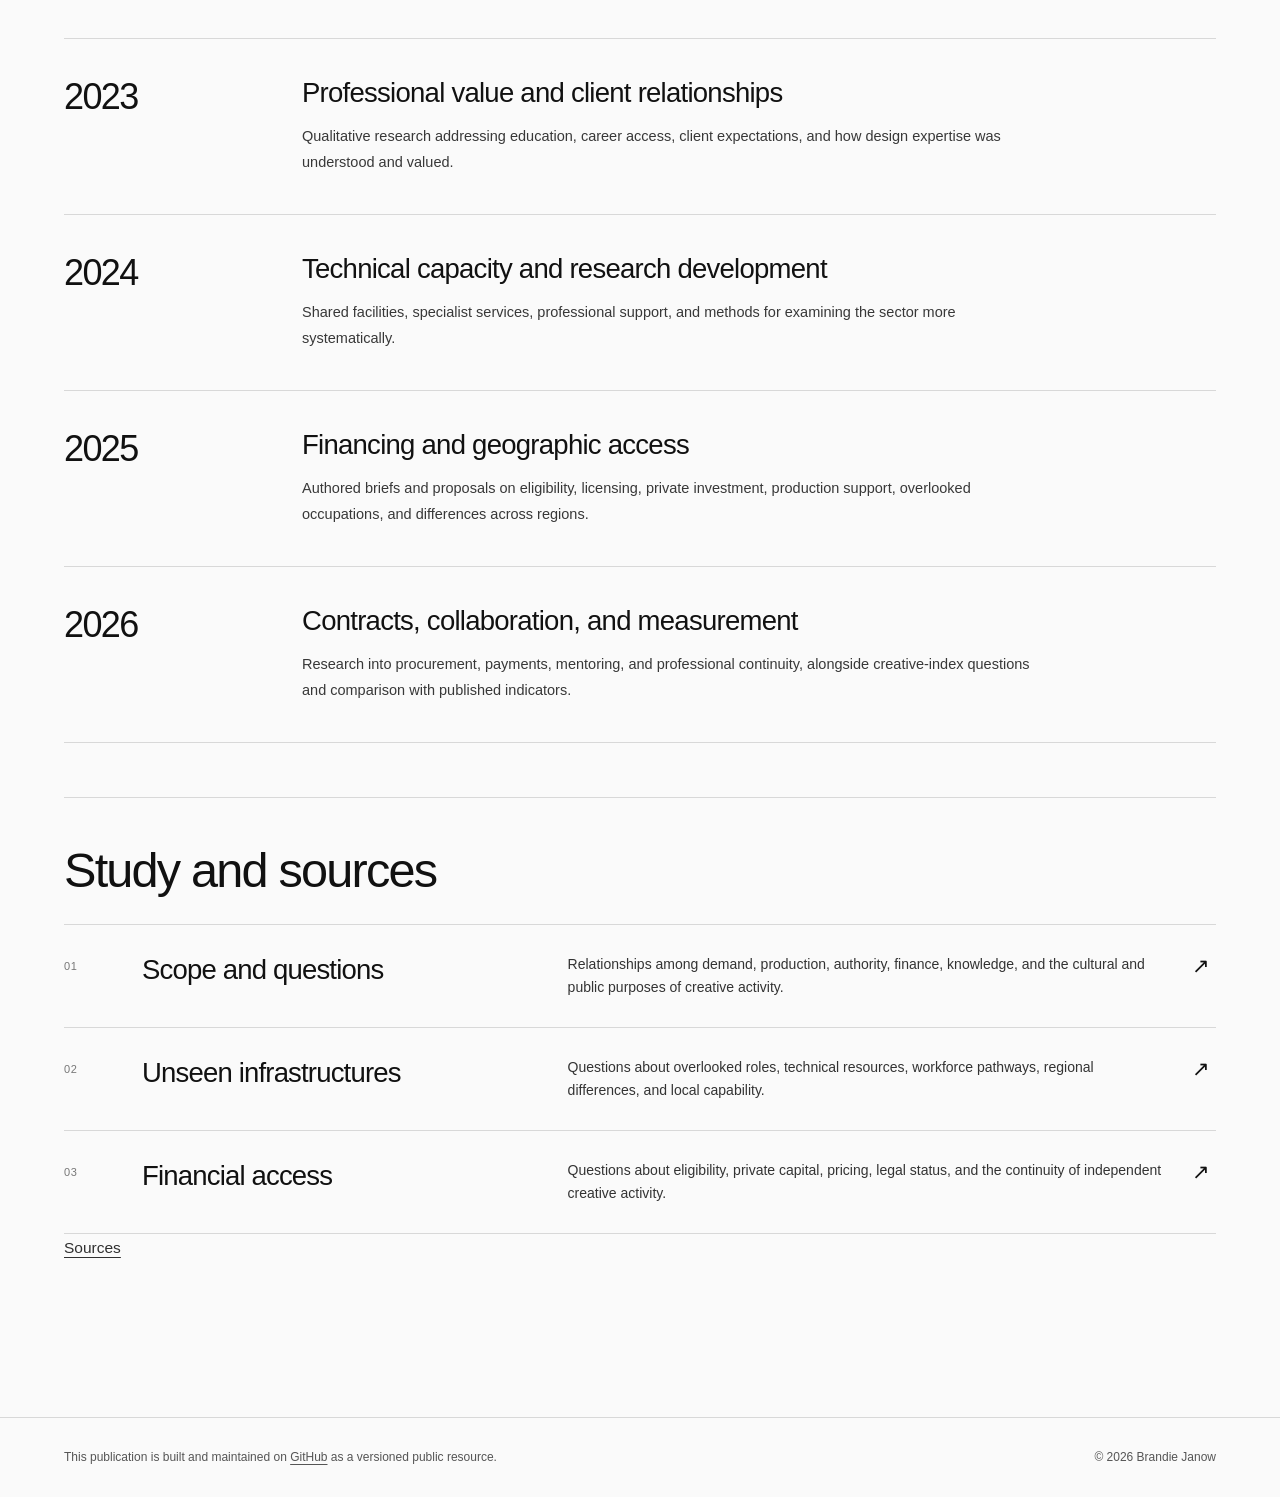
==== commit f7953f99: "Remove redundant subtitle and unsupported longitudinal metadata" ====
--- a/index.html
+++ b/index.html
@@ -5,10 +5,10 @@
 <meta name="viewport" content="width=device-width, initial-scale=1">
 <meta name="theme-color" content="#fafafa">
 <title>Overview | Saudi Arabia’s Creative Economy</title>
-<meta name="description" content="A longitudinal study of Saudi Arabia’s creative economy, with an emphasis on design.">
+<meta name="description" content="Research on Saudi Arabia’s creative economy, with an emphasis on design, production, finance, and institutional conditions.">
 <meta property="og:type" content="website">
 <meta property="og:title" content="Overview | Saudi Arabia’s Creative Economy">
-<meta property="og:description" content="A longitudinal study of Saudi Arabia’s creative economy, with an emphasis on design.">
+<meta property="og:description" content="Research on Saudi Arabia’s creative economy, with an emphasis on design, production, finance, and institutional conditions.">
 <meta property="og:url" content="https://brandiejanow.github.io/Saudi-creative-sector-research/">
 <link rel="canonical" href="https://brandiejanow.github.io/Saudi-creative-sector-research/">
 <link rel="icon" type="image/png" href="./assets/favicon.png">
@@ -22,7 +22,7 @@
 <a class="name" href="https://www.brandiejanow.com/" aria-label="Personal website"><img src="./assets/b-logo.svg" alt=""></a>
 </header>
 <main id="main" aria-labelledby="page-title">
-<section class="hero compact-hero journal-hero"><h1 id="page-title">Saudi Arabia’s Creative Economy</h1><p class="intro">A longitudinal study with an emphasis on design.</p><p class="research-meta">Independent research &nbsp; / &nbsp; 2019–2026</p></section>
+<section class="hero compact-hero journal-hero"><h1 id="page-title">Saudi Arabia’s Creative Economy</h1><p class="research-meta">Independent research &nbsp; / &nbsp; 2019–2026</p></section>
 <div class="research-sections">
 <section class="research-section journal-abstract" aria-labelledby="abstract-heading">
 <div class="section-opening"><h2 id="abstract-heading">Abstract</h2></div>
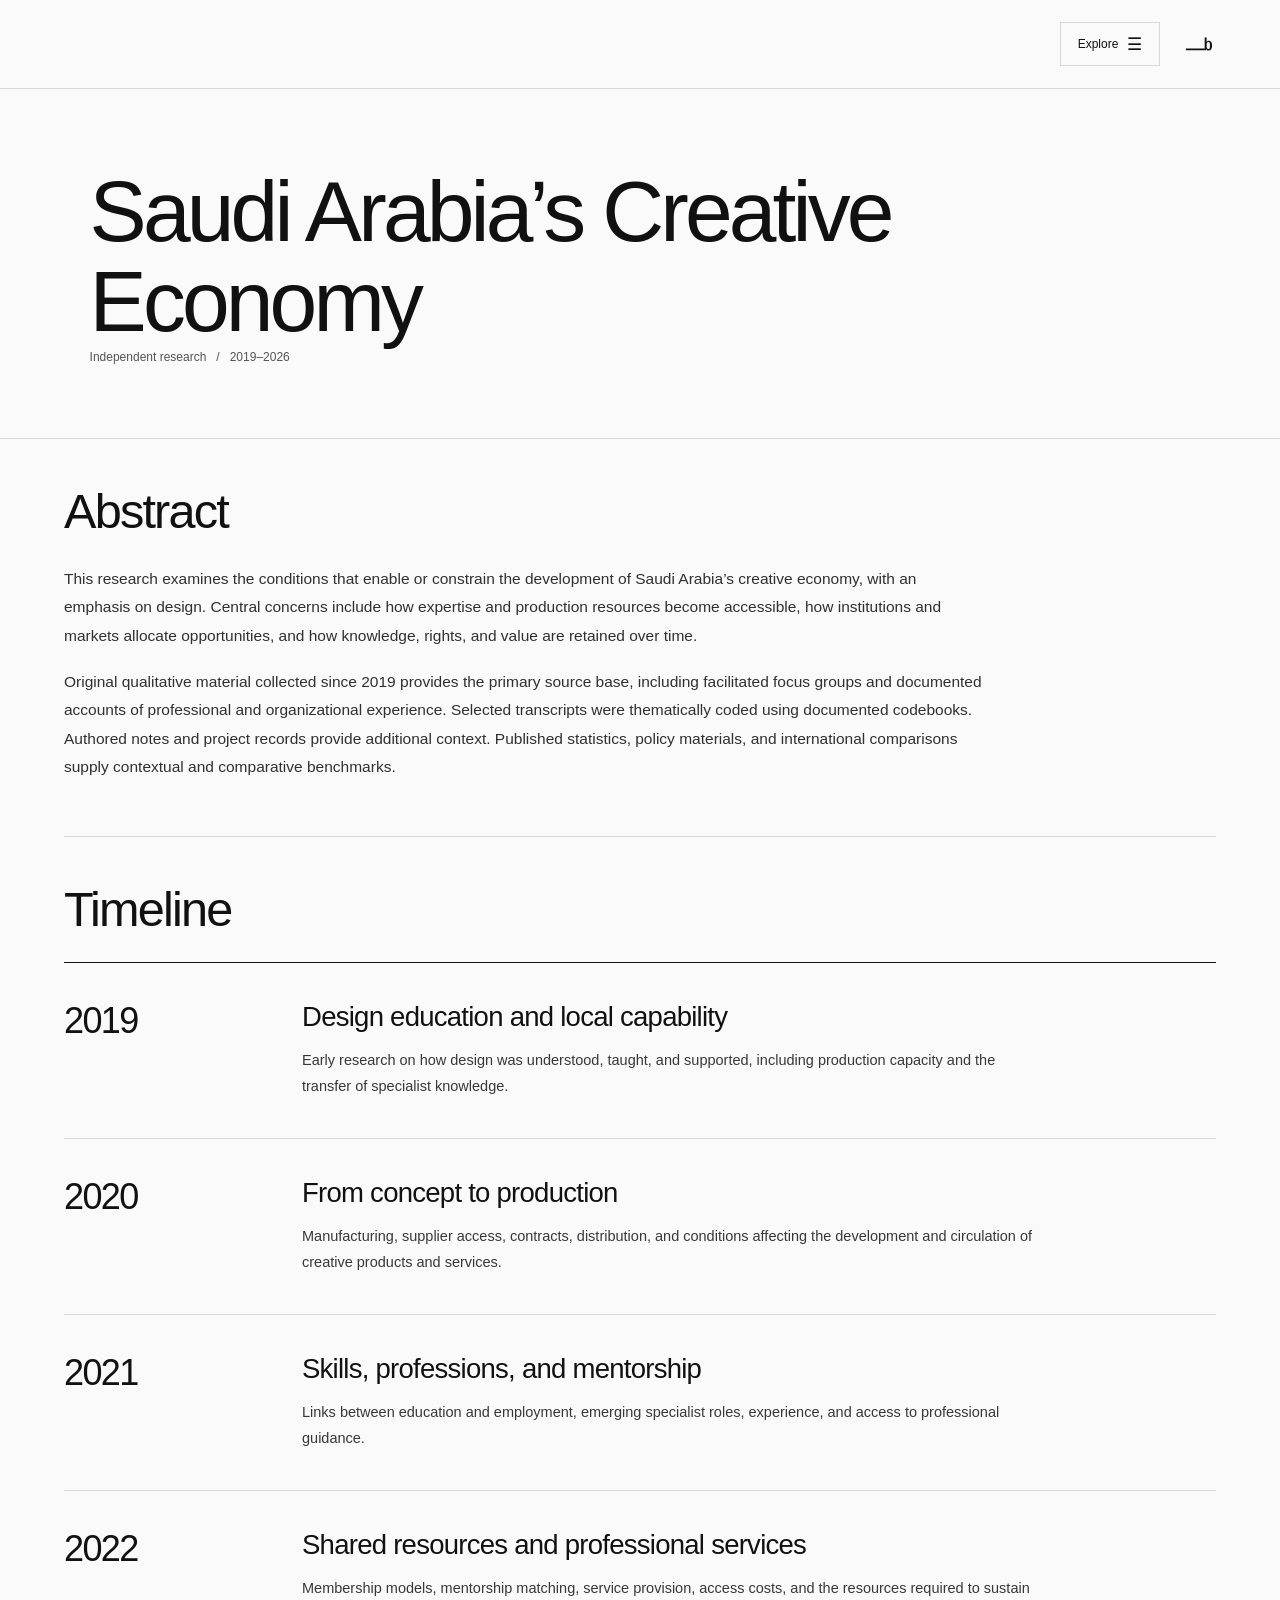
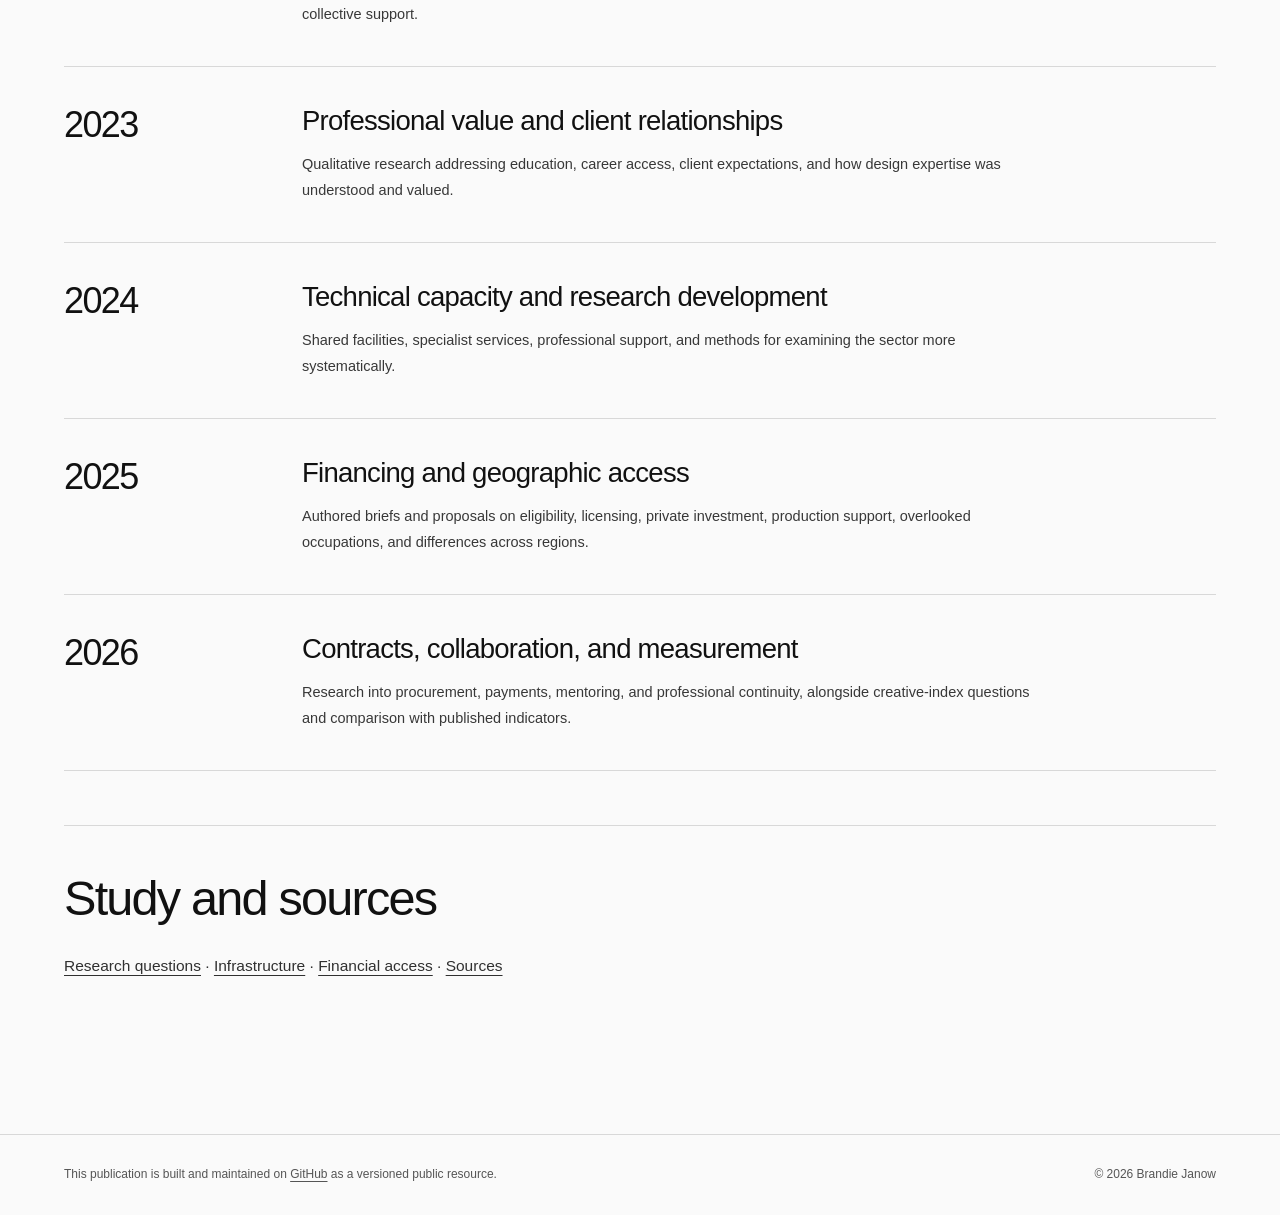
==== commit b8533297: "Lead with original qualitative research and clarify the overarching inquiry" ====
--- a/index.html
+++ b/index.html
@@ -26,8 +26,8 @@
 <div class="research-sections">
 <section class="research-section journal-abstract" aria-labelledby="abstract-heading">
 <div class="section-opening"><h2 id="abstract-heading">Abstract</h2></div>
-<p>This research examines how creative activity is commissioned, developed, produced, financed, and used, with an emphasis on design. It addresses demand, production capacity, institutional decisions, and access to resources and rights, including the roles of specialist services and organizational support.</p>
-<p>Facilitated live focus groups, project documentation, published statistics, and policy materials form the source base. Selected transcripts were thematically coded using documented codebooks. Topics include the recognition and retention of expertise, participation in decisions, regional differences in opportunity, cultural authorship, public use, and material consequences.</p>
+<p>This research examines the conditions that enable or constrain the development of Saudi Arabia’s creative economy, with an emphasis on design. Central concerns include how expertise and production resources become accessible, how institutions and markets allocate opportunities, and how knowledge, rights, and value are retained over time.</p>
+<p>Original qualitative material collected since 2019 provides the primary source base, including facilitated focus groups and documented accounts of professional and organizational experience. Selected transcripts were thematically coded using documented codebooks. Authored notes and project records provide additional context. Published statistics, policy materials, and international comparisons supply contextual and comparative benchmarks.</p>
 </section>
 <section class="research-section research-history" aria-labelledby="research-history-heading">
 <div class="section-opening"><h2 id="research-history-heading">Timeline</h2></div>
@@ -46,12 +46,7 @@
 </section>
 <section class="research-section">
 <div class="section-opening"><h2>Study and sources</h2></div>
-<div class="entry-list">
-<article class="entry"><span class="entry-index">01</span><h3 class="entry-title"><a href="./research.html">Scope and questions</a></h3><p class="entry-summary">Relationships among demand, production, authority, finance, knowledge, and the cultural and public purposes of creative activity.</p><a class="entry-link" href="./research.html" aria-label="Read scope and questions">↗</a></article>
-<article class="entry"><span class="entry-index">02</span><h3 class="entry-title"><a href="./infrastructure.html">Unseen infrastructures</a></h3><p class="entry-summary">Questions about overlooked roles, technical resources, workforce pathways, regional differences, and local capability.</p><a class="entry-link" href="./infrastructure.html" aria-label="Read unseen infrastructures">↗</a></article>
-<article class="entry"><span class="entry-index">03</span><h3 class="entry-title"><a href="./funding.html">Financial access</a></h3><p class="entry-summary">Questions about eligibility, private capital, pricing, legal status, and the continuity of independent creative activity.</p><a class="entry-link" href="./funding.html" aria-label="Read about financial access">↗</a></article>
-</div>
-<p class="supporting-links"><a href="./sources.html">Sources</a></p>
+<p class="supporting-links"><a href="./research.html">Research questions</a> · <a href="./infrastructure.html">Infrastructure</a> · <a href="./funding.html">Financial access</a> · <a href="./sources.html">Sources</a></p>
 </section>
 </div></main>
 <footer class="research-footer"><p>This publication is built and maintained on <a href="https://github.com/brandiejanow/Saudi-creative-sector-research">GitHub</a> as a versioned public resource.</p><p>© 2026 Brandie Janow</p></footer>
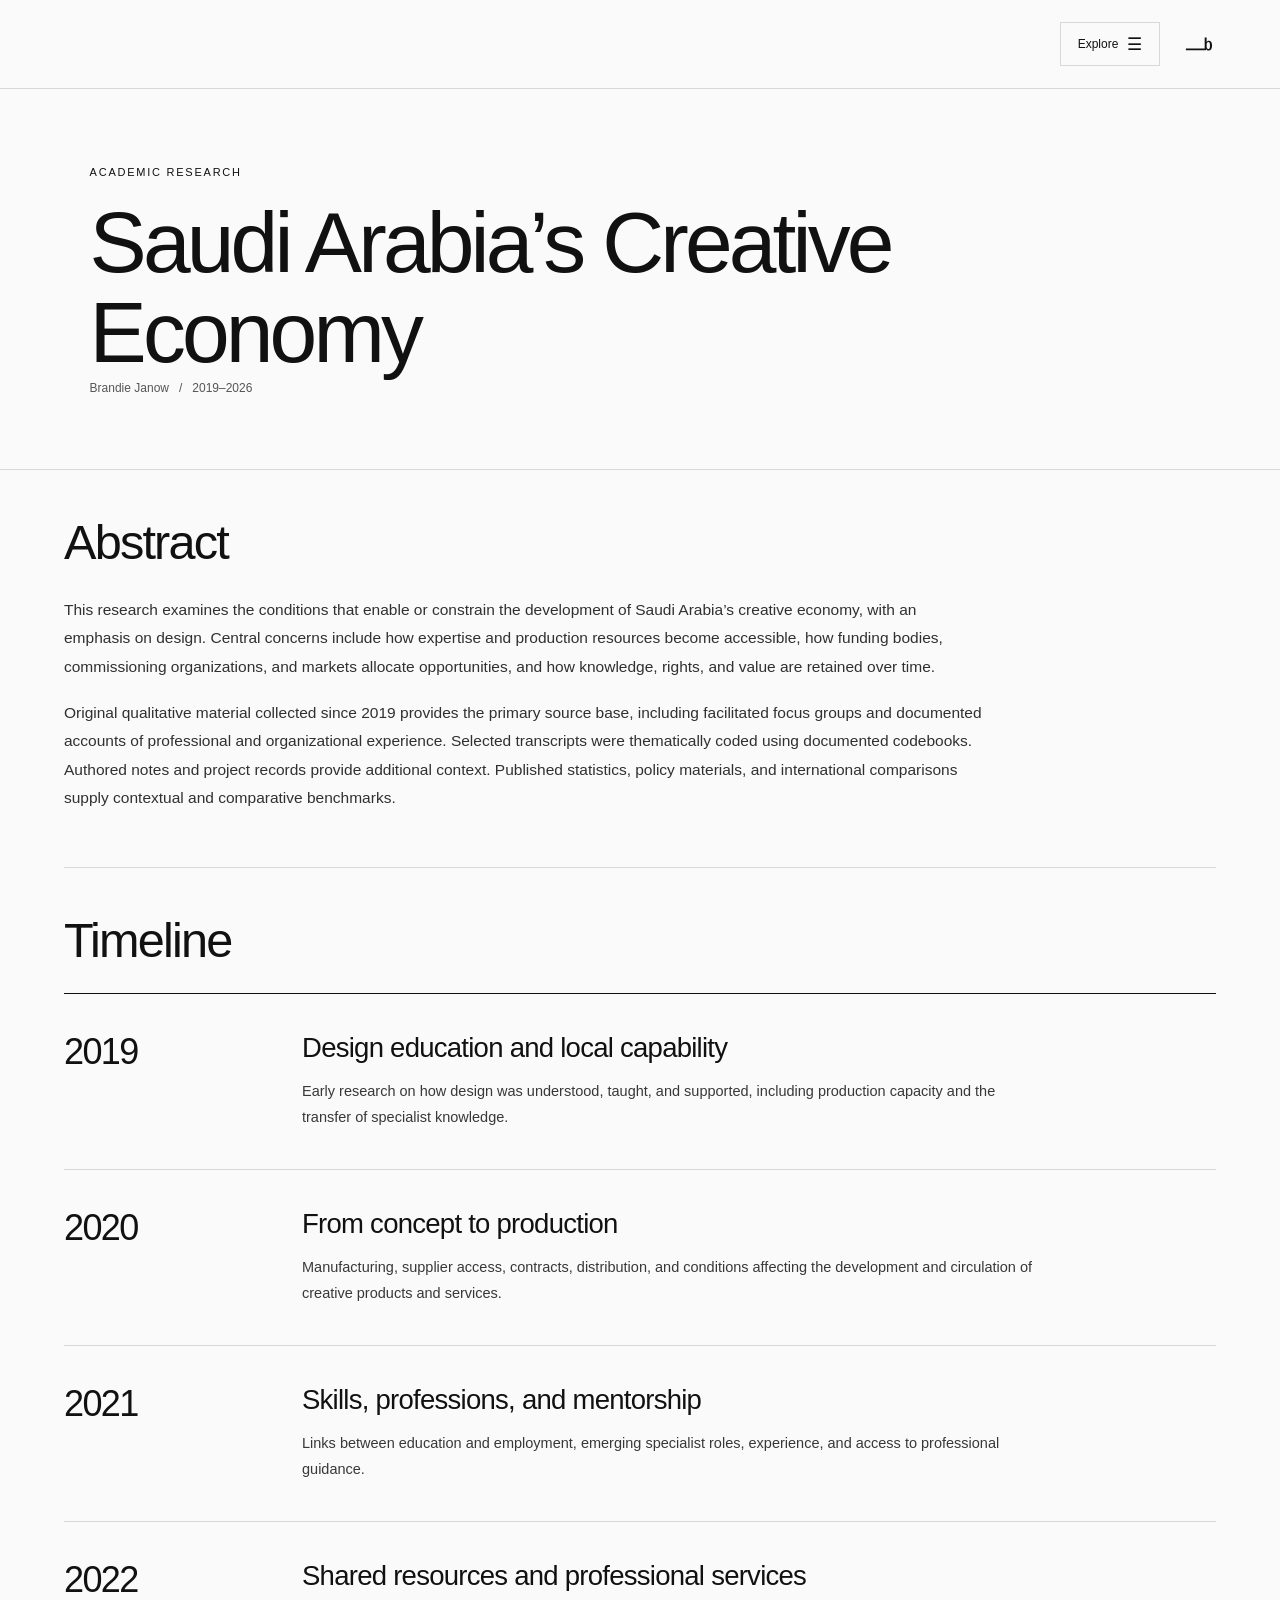
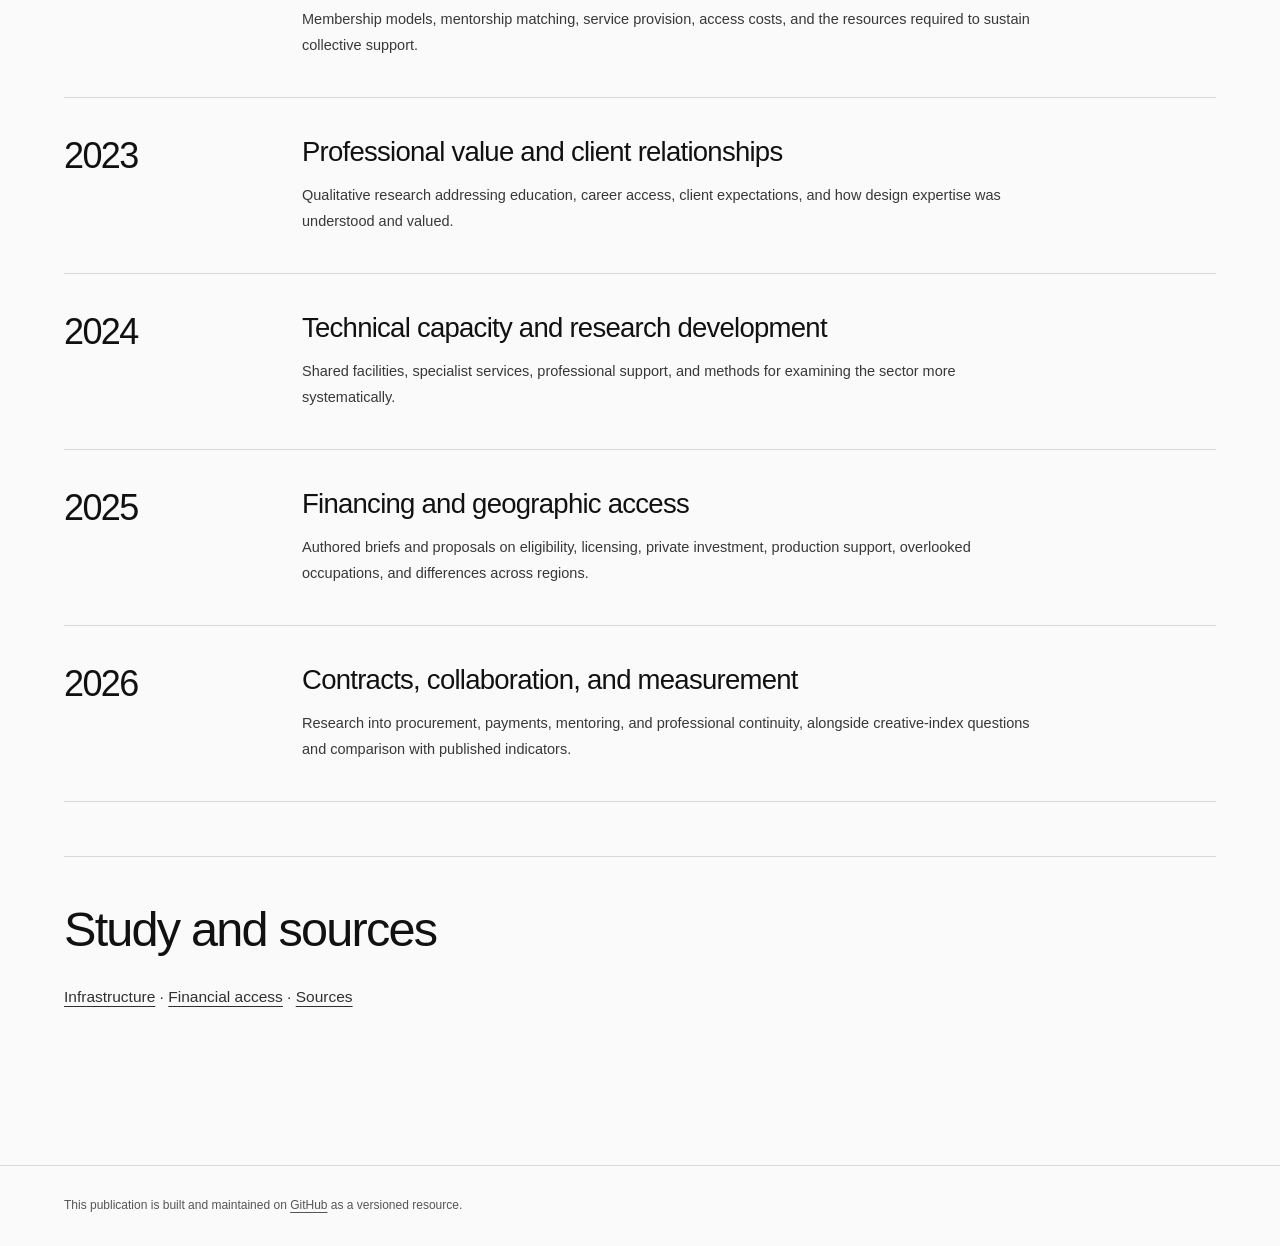
==== commit 2461f058: "Withdraw unfinished methods page and simplify research presentation" ====
--- a/index.html
+++ b/index.html
@@ -17,16 +17,16 @@
 <body>
 <a class="skip" href="#main">Skip to content</a>
 <header id="top" class="site-nav">
-<nav class="desktop-nav" aria-label="Research sections"><a href="./index.html" aria-current="page">Overview</a><a href="./research.html">Research</a><a href="./evidence.html">Data</a><a href="./signals.html">Future Signals</a><a href="./methods.html">Methods</a></nav>
-<details class="mobile-nav"><summary>Explore <span class="menu-symbol" aria-hidden="true">☰</span></summary><nav aria-label="Mobile sections"><a href="./index.html" aria-current="page">Overview</a><a href="./research.html">Research</a><a href="./evidence.html">Data</a><a href="./signals.html">Future Signals</a><a href="./methods.html">Methods</a></nav></details>
+<nav class="desktop-nav" aria-label="Research sections"><a href="./index.html" aria-current="page">Overview</a><a href="./research.html">Research</a><a href="./evidence.html">Data</a><a href="./signals.html">Future Signals</a></nav>
+<details class="mobile-nav"><summary>Explore <span class="menu-symbol" aria-hidden="true">☰</span></summary><nav aria-label="Mobile sections"><a href="./index.html" aria-current="page">Overview</a><a href="./research.html">Research</a><a href="./evidence.html">Data</a><a href="./signals.html">Future Signals</a></nav></details>
 <a class="name" href="https://www.brandiejanow.com/" aria-label="Personal website"><img src="./assets/b-logo.svg" alt=""></a>
 </header>
 <main id="main" aria-labelledby="page-title">
-<section class="hero compact-hero journal-hero"><h1 id="page-title">Saudi Arabia’s Creative Economy</h1><p class="research-meta">Independent research &nbsp; / &nbsp; 2019–2026</p></section>
+<section class="hero compact-hero journal-hero"><p class="eyebrow">Academic Research</p><h1 id="page-title">Saudi Arabia’s Creative Economy</h1><p class="research-meta">Brandie Janow &nbsp; / &nbsp; 2019–2026</p></section>
 <div class="research-sections">
 <section class="research-section journal-abstract" aria-labelledby="abstract-heading">
 <div class="section-opening"><h2 id="abstract-heading">Abstract</h2></div>
-<p>This research examines the conditions that enable or constrain the development of Saudi Arabia’s creative economy, with an emphasis on design. Central concerns include how expertise and production resources become accessible, how institutions and markets allocate opportunities, and how knowledge, rights, and value are retained over time.</p>
+<p>This research examines the conditions that enable or constrain the development of Saudi Arabia’s creative economy, with an emphasis on design. Central concerns include how expertise and production resources become accessible, how funding bodies, commissioning organizations, and markets allocate opportunities, and how knowledge, rights, and value are retained over time.</p>
 <p>Original qualitative material collected since 2019 provides the primary source base, including facilitated focus groups and documented accounts of professional and organizational experience. Selected transcripts were thematically coded using documented codebooks. Authored notes and project records provide additional context. Published statistics, policy materials, and international comparisons supply contextual and comparative benchmarks.</p>
 </section>
 <section class="research-section research-history" aria-labelledby="research-history-heading">
@@ -46,9 +46,9 @@
 </section>
 <section class="research-section">
 <div class="section-opening"><h2>Study and sources</h2></div>
-<p class="supporting-links"><a href="./research.html">Research questions</a> · <a href="./infrastructure.html">Infrastructure</a> · <a href="./funding.html">Financial access</a> · <a href="./sources.html">Sources</a></p>
+<p class="supporting-links"><a href="./infrastructure.html">Infrastructure</a> · <a href="./funding.html">Financial access</a> · <a href="./sources.html">Sources</a></p>
 </section>
 </div></main>
-<footer class="research-footer"><p>This publication is built and maintained on <a href="https://github.com/brandiejanow/Saudi-creative-sector-research">GitHub</a> as a versioned public resource.</p><p>© 2026 Brandie Janow</p></footer>
+<footer class="research-footer"><p>This publication is built and maintained on <a href="https://github.com/brandiejanow/Saudi-creative-sector-research">GitHub</a> as a versioned resource.</p></footer>
 </body>
 </html>
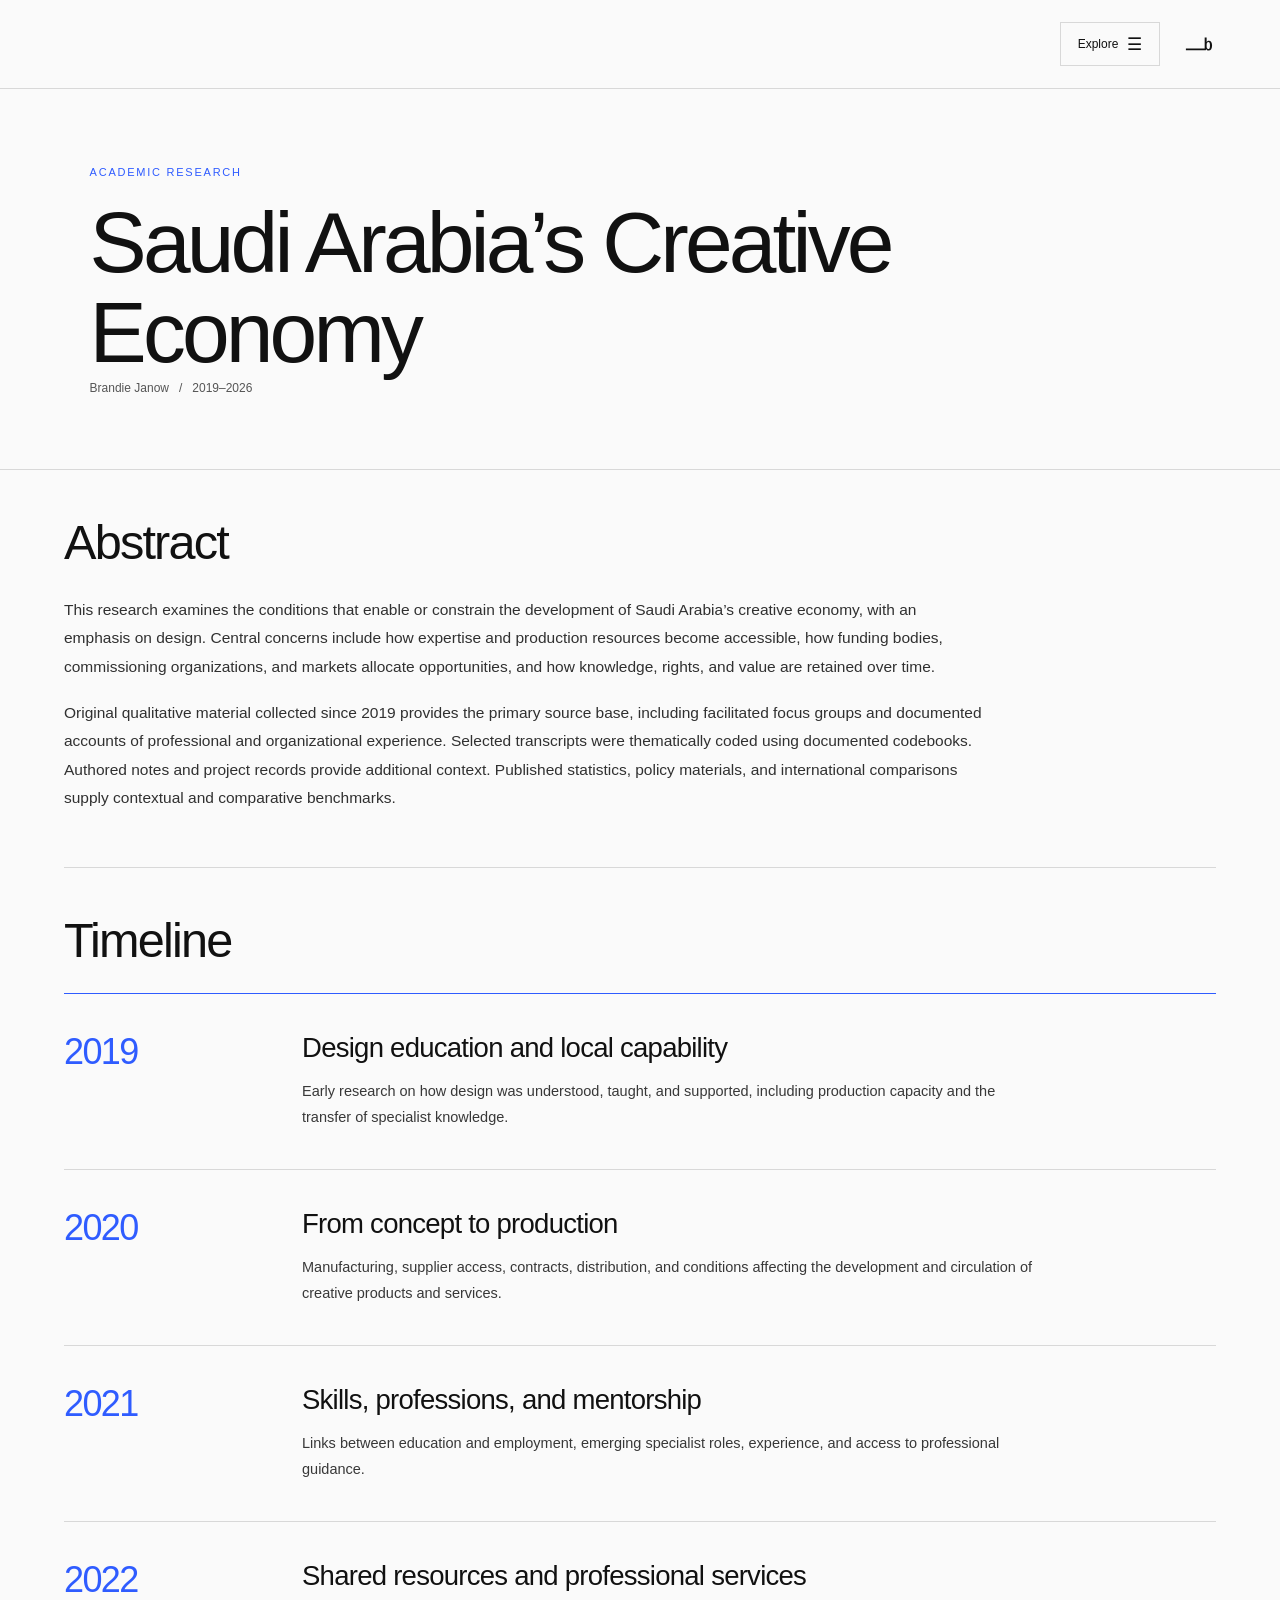
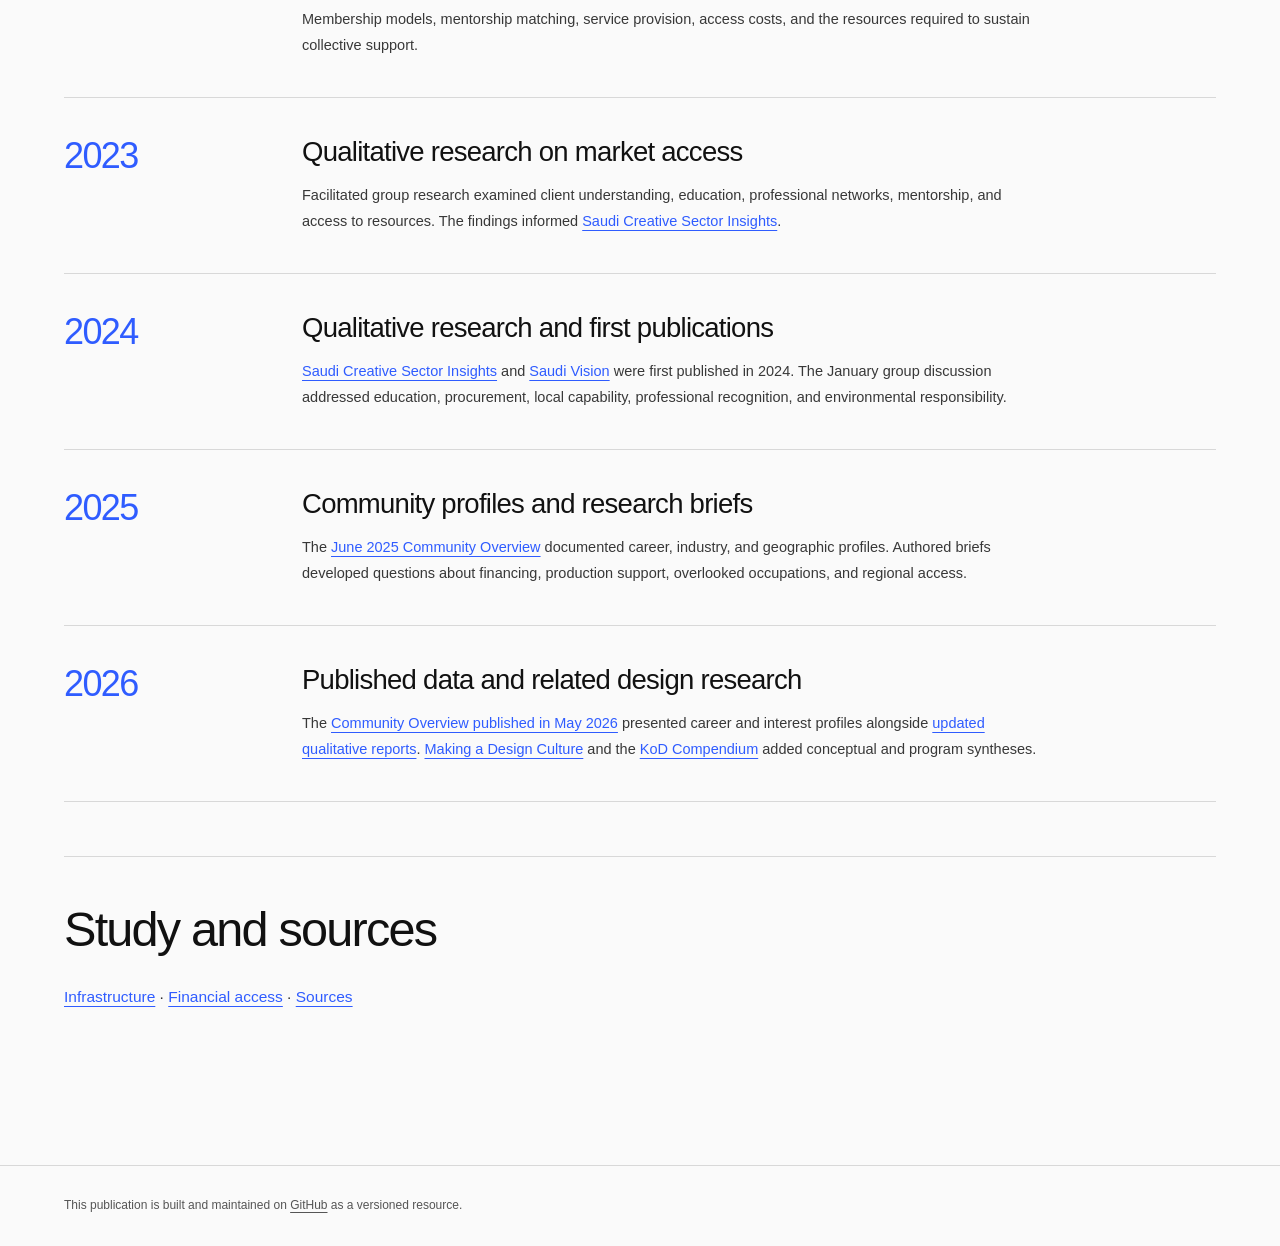
==== commit 0cbbd6e8: "Update research timeline, KoD accents, and selected published industry data" ====
--- a/index.html
+++ b/index.html
@@ -37,10 +37,10 @@
 <li><span class="history-date">2020</span><div class="history-content"><h3>From concept to production</h3><p>Manufacturing, supplier access, contracts, distribution, and conditions affecting the development and circulation of creative products and services.</p></div></li>
 <li><span class="history-date">2021</span><div class="history-content"><h3>Skills, professions, and mentorship</h3><p>Links between education and employment, emerging specialist roles, experience, and access to professional guidance.</p></div></li>
 <li><span class="history-date">2022</span><div class="history-content"><h3>Shared resources and professional services</h3><p>Membership models, mentorship matching, service provision, access costs, and the resources required to sustain collective support.</p></div></li>
-<li><span class="history-date">2023</span><div class="history-content"><h3>Professional value and client relationships</h3><p>Qualitative research addressing education, career access, client expectations, and how design expertise was understood and valued.</p></div></li>
-<li><span class="history-date">2024</span><div class="history-content"><h3>Technical capacity and research development</h3><p>Shared facilities, specialist services, professional support, and methods for examining the sector more systematically.</p></div></li>
-<li><span class="history-date">2025</span><div class="history-content"><h3>Financing and geographic access</h3><p>Authored briefs and proposals on eligibility, licensing, private investment, production support, overlooked occupations, and differences across regions.</p></div></li>
-<li><span class="history-date">2026</span><div class="history-content"><h3>Contracts, collaboration, and measurement</h3><p>Research into procurement, payments, mentoring, and professional continuity, alongside creative-index questions and comparison with published indicators.</p></div></li>
+<li><span class="history-date">2023</span><div class="history-content"><h3>Qualitative research on market access</h3><p>Facilitated group research examined client understanding, education, professional networks, mentorship, and access to resources. The findings informed <a href="./research.html#sector-insights">Saudi Creative Sector Insights</a>.</p></div></li>
+<li><span class="history-date">2024</span><div class="history-content"><h3>Qualitative research and first publications</h3><p><a href="./research.html#sector-insights">Saudi Creative Sector Insights</a> and <a href="./research.html#saudi-vision">Saudi Vision</a> were first published in 2024. The January group discussion addressed education, procurement, local capability, professional recognition, and environmental responsibility.</p></div></li>
+<li><span class="history-date">2025</span><div class="history-content"><h3>Community profiles and research briefs</h3><p>The <a href="./research.html#community-2025">June 2025 Community Overview</a> documented career, industry, and geographic profiles. Authored briefs developed questions about financing, production support, overlooked occupations, and regional access.</p></div></li>
+<li><span class="history-date">2026</span><div class="history-content"><h3>Published data and related design research</h3><p>The <a href="./evidence.html#community-profiles">Community Overview published in May 2026</a> presented career and interest profiles alongside <a href="./research.html#authored-publications">updated qualitative reports</a>. <a href="./research.html#design-culture">Making a Design Culture</a> and the <a href="./research.html#kod-compendium">KoD Compendium</a> added conceptual and program syntheses.</p></div></li>
 </ol>
 </div>
 </section>
--- a/styles.css
+++ b/styles.css
@@ -262,3 +262,47 @@
 .history-content p{font-size:14.5px;line-height:1.8;max-width:740px;margin:0;color:#383838}
 @media(max-width:760px){.research-history-list li{grid-template-columns:105px minmax(0,1fr);column-gap:26px;padding:29px 0 33px}.history-date{font-size:26px}}
 @media(max-width:520px){.research-history-list li{grid-template-columns:1fr;row-gap:14px;padding:29px 0 34px}.history-date{font-size:29px}.history-content h3{margin-bottom:9px}}
+
+/* Original research charts: aggregate published data only. */
+.data-figure{margin:36px 0 46px;max-width:1100px;padding:28px 0;border-top:1px solid var(--line)}
+.data-figure h3{font-size:clamp(23px,2.5vw,34px);font-weight:400;letter-spacing:-.025em;margin:0 0 13px}
+.chart-context,.data-figure figcaption{font-size:13px;line-height:1.7;color:#444;max-width:900px}
+.chart-context{margin:0 0 24px}
+.bar-chart{list-style:none;padding:0;margin:24px 0}
+.bar-row{display:grid;grid-template-columns:minmax(180px,1fr) minmax(180px,1.5fr) 112px;gap:20px;align-items:center;margin:0 0 19px}
+.bar-label{font-size:14px;line-height:1.45}
+.bar-track{height:18px;background:#eee;display:block}
+.bar-fill{display:block;height:100%;background:#333}
+.bar-value{font-size:14px;font-variant-numeric:tabular-nums;white-space:nowrap;text-align:right}
+.bar-value span{color:#666;font-size:12px}
+.chart-table{margin:22px 0}
+.chart-table summary{font-size:13px;cursor:pointer;text-decoration:underline;text-underline-offset:4px}
+.chart-table caption{text-align:left;font-size:13px;padding:12px 0}
+.data-figure figcaption{margin-top:20px}
+@media(max-width:650px){
+.bar-row{grid-template-columns:minmax(0,1fr) 105px;gap:8px 14px;margin-bottom:23px}
+.bar-label{grid-column:1/-1}
+.bar-track{height:16px}
+.bar-value{grid-column:2;grid-row:auto}
+.data-figure{margin:28px 0;padding-top:24px}
+}
+
+.concept-figure{margin:36px 0 0;max-width:1100px}
+.concept-figure h3{font-size:clamp(23px,2.5vw,34px);font-weight:400;letter-spacing:-.025em;margin:0 0 18px}
+.concept-grid{display:grid;grid-template-columns:repeat(5,minmax(0,1fr));gap:12px;list-style:none;margin:0 0 20px;padding:0}
+.concept-grid li{display:flex;align-items:center;justify-content:center;min-height:105px;padding:18px 12px;border:1px solid var(--line);font-size:14px;line-height:1.5;text-align:center}
+.concept-figure figcaption{font-size:13px;line-height:1.7;color:#444}
+@media(max-width:800px){.concept-grid{grid-template-columns:repeat(2,minmax(0,1fr))}.concept-grid li:last-child{grid-column:1/-1}}
+@media(max-width:420px){.bar-row{grid-template-columns:minmax(0,1fr) 100px}.concept-grid{grid-template-columns:1fr}.concept-grid li{min-height:70px}}
+
+/* Restrained accents from Knowledge-of-Design/styles.css:
+   --blue #2F5CFF and --beige #F5EADA. Typography/layout remain unchanged. */
+:root{--kod-blue:#2F5CFF;--kod-beige:#F5EADA}
+.journal-hero .eyebrow,.history-date{color:var(--kod-blue)}
+.research-sections a{color:var(--kod-blue)}
+.site-nav nav a[aria-current="page"]{color:var(--kod-blue)}
+.research-history-figure{border-top-color:var(--kod-blue)}
+.bar-fill{background:var(--kod-blue)}
+.bar-track{background:var(--kod-beige)}
+.concept-grid li{border-top:3px solid var(--kod-blue)}
+.site-nav a:focus-visible,.research-sections a:focus-visible,.chart-table summary:focus-visible{outline:2px solid var(--kod-blue);outline-offset:5px}
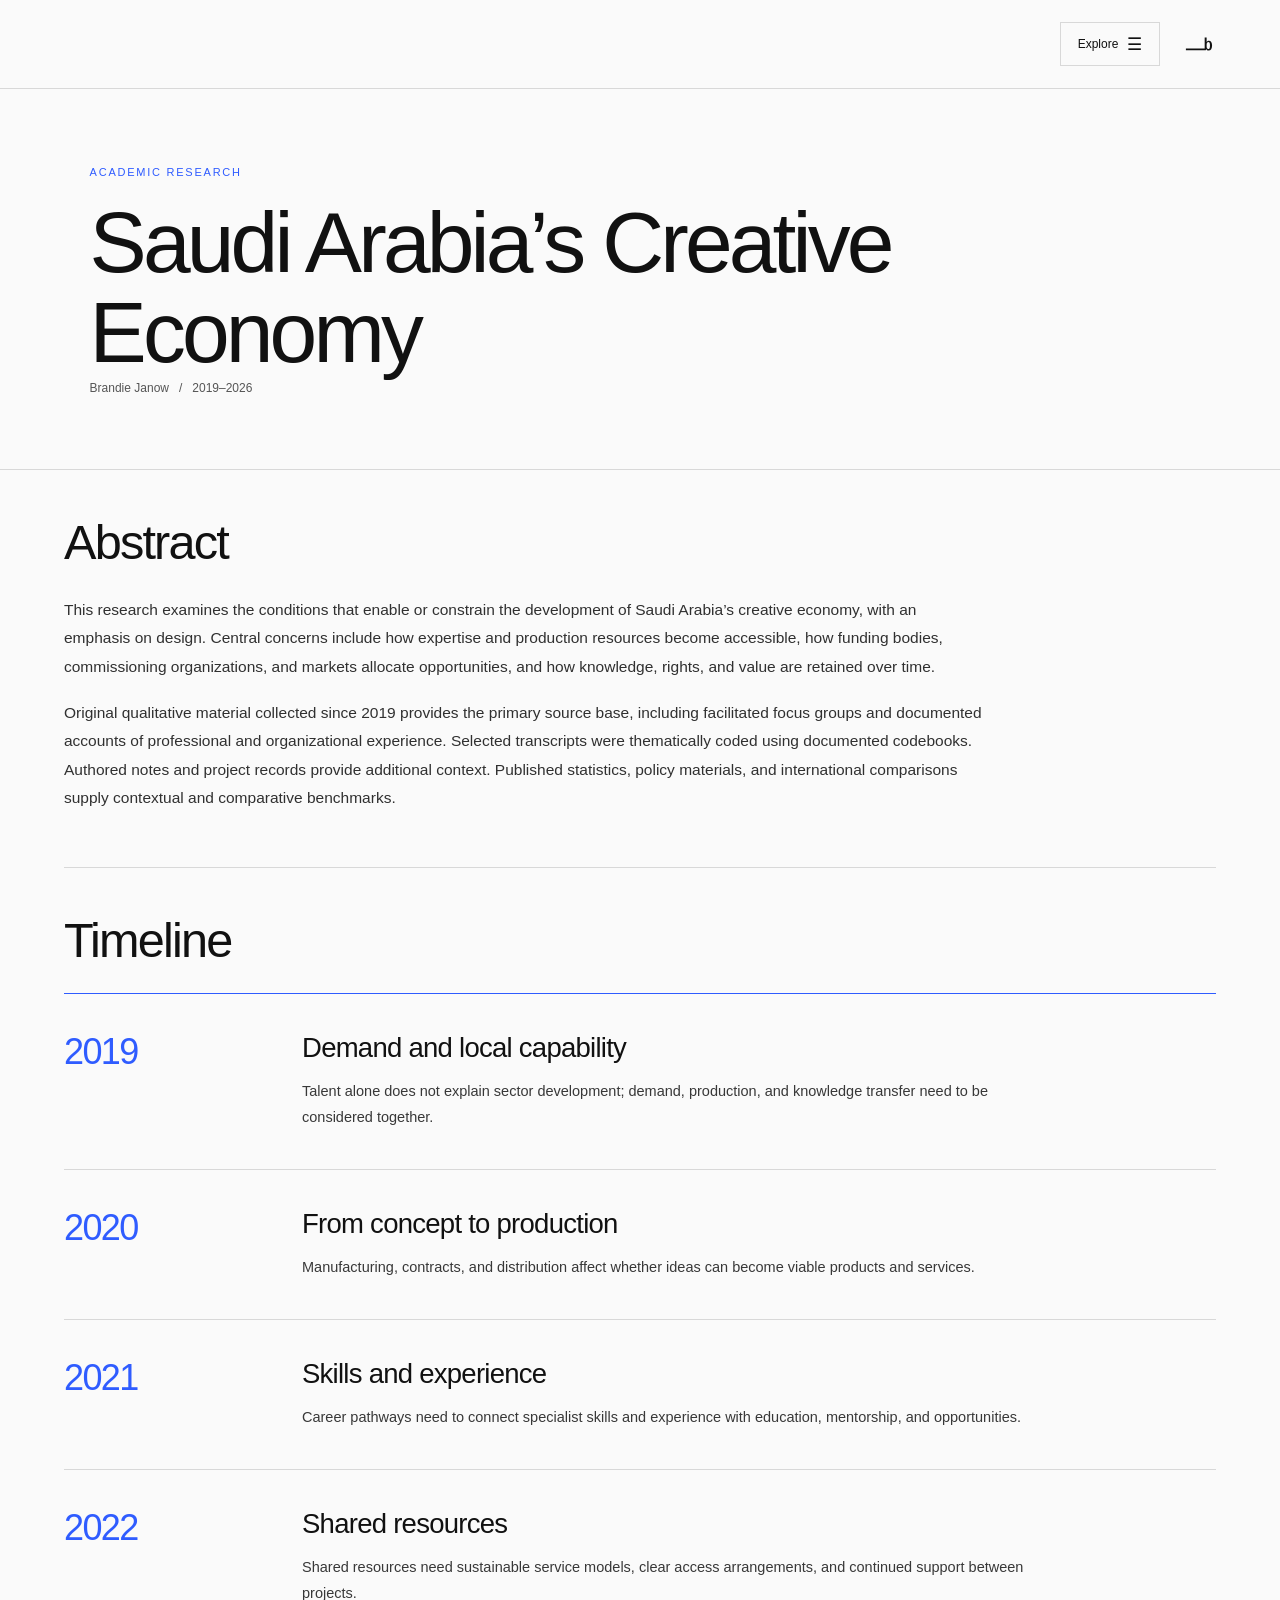
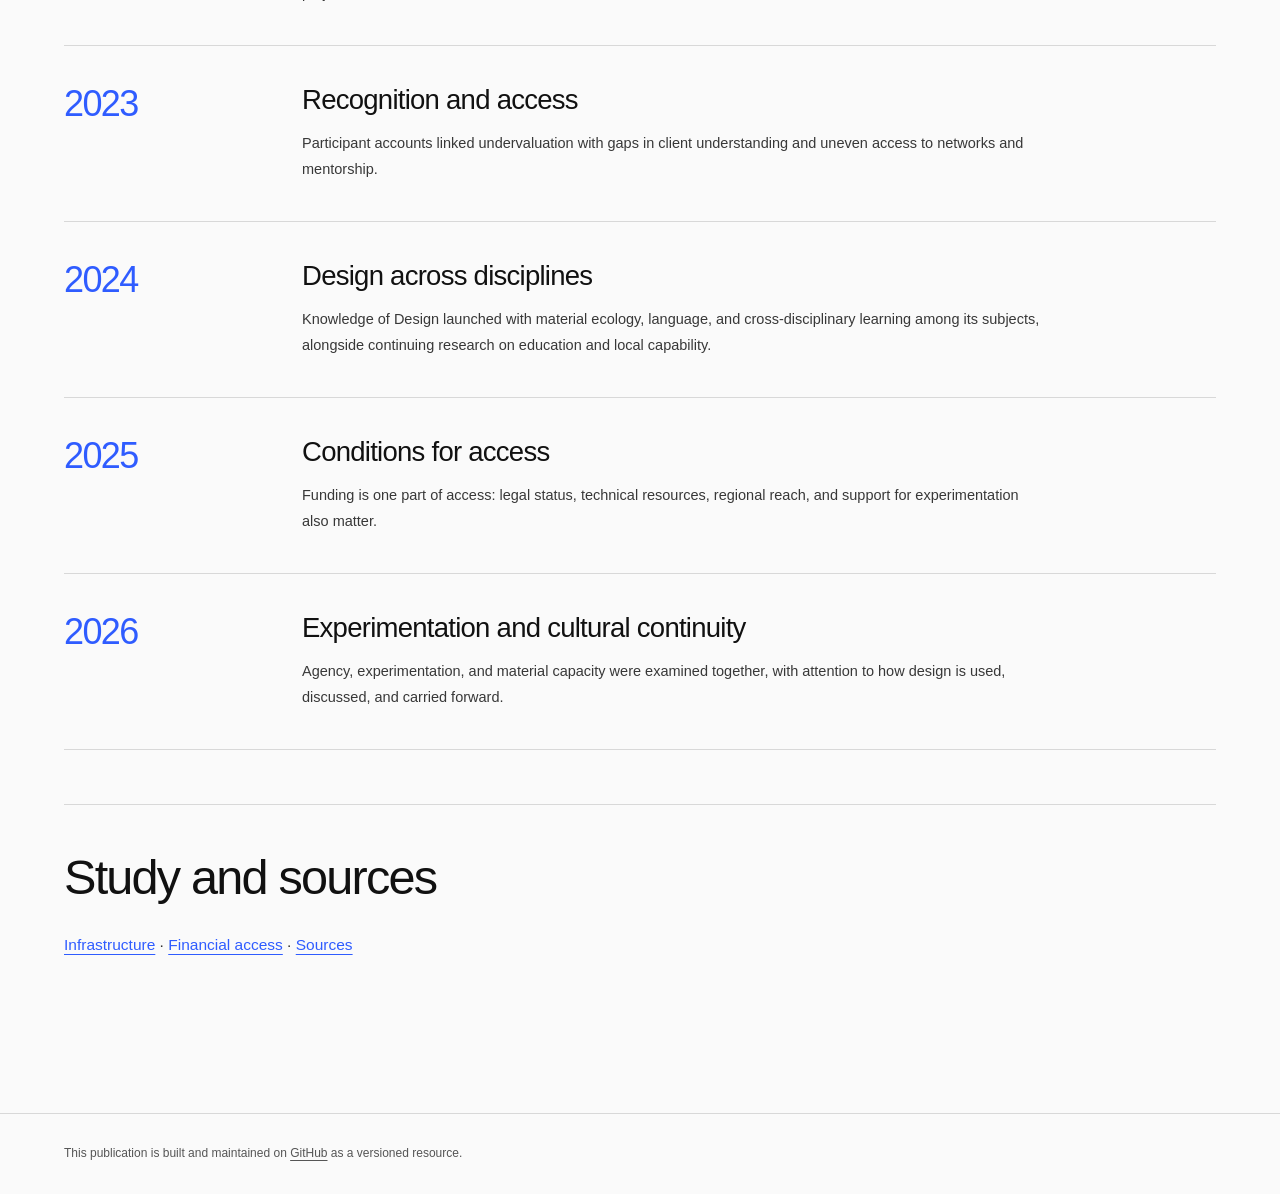
==== commit 8c66a0db: "Simplify original data charts, source links, and annual research takeaways" ====
--- a/index.html
+++ b/index.html
@@ -33,14 +33,14 @@
 <div class="section-opening"><h2 id="research-history-heading">Timeline</h2></div>
 <div class="research-history-figure">
 <ol class="research-history-list">
-<li><span class="history-date">2019</span><div class="history-content"><h3>Design education and local capability</h3><p>Early research on how design was understood, taught, and supported, including production capacity and the transfer of specialist knowledge.</p></div></li>
-<li><span class="history-date">2020</span><div class="history-content"><h3>From concept to production</h3><p>Manufacturing, supplier access, contracts, distribution, and conditions affecting the development and circulation of creative products and services.</p></div></li>
-<li><span class="history-date">2021</span><div class="history-content"><h3>Skills, professions, and mentorship</h3><p>Links between education and employment, emerging specialist roles, experience, and access to professional guidance.</p></div></li>
-<li><span class="history-date">2022</span><div class="history-content"><h3>Shared resources and professional services</h3><p>Membership models, mentorship matching, service provision, access costs, and the resources required to sustain collective support.</p></div></li>
-<li><span class="history-date">2023</span><div class="history-content"><h3>Qualitative research on market access</h3><p>Facilitated group research examined client understanding, education, professional networks, mentorship, and access to resources. The findings informed <a href="./research.html#sector-insights">Saudi Creative Sector Insights</a>.</p></div></li>
-<li><span class="history-date">2024</span><div class="history-content"><h3>Qualitative research and first publications</h3><p><a href="./research.html#sector-insights">Saudi Creative Sector Insights</a> and <a href="./research.html#saudi-vision">Saudi Vision</a> were first published in 2024. The January group discussion addressed education, procurement, local capability, professional recognition, and environmental responsibility.</p></div></li>
-<li><span class="history-date">2025</span><div class="history-content"><h3>Community profiles and research briefs</h3><p>The <a href="./research.html#community-2025">June 2025 Community Overview</a> documented career, industry, and geographic profiles. Authored briefs developed questions about financing, production support, overlooked occupations, and regional access.</p></div></li>
-<li><span class="history-date">2026</span><div class="history-content"><h3>Published data and related design research</h3><p>The <a href="./evidence.html#community-profiles">Community Overview published in May 2026</a> presented career and interest profiles alongside <a href="./research.html#authored-publications">updated qualitative reports</a>. <a href="./research.html#design-culture">Making a Design Culture</a> and the <a href="./research.html#kod-compendium">KoD Compendium</a> added conceptual and program syntheses.</p></div></li>
+<li><span class="history-date">2019</span><div class="history-content"><h3>Demand and local capability</h3><p>Talent alone does not explain sector development; demand, production, and knowledge transfer need to be considered together.</p></div></li>
+<li><span class="history-date">2020</span><div class="history-content"><h3>From concept to production</h3><p>Manufacturing, contracts, and distribution affect whether ideas can become viable products and services.</p></div></li>
+<li><span class="history-date">2021</span><div class="history-content"><h3>Skills and experience</h3><p>Career pathways need to connect specialist skills and experience with education, mentorship, and opportunities.</p></div></li>
+<li><span class="history-date">2022</span><div class="history-content"><h3>Shared resources</h3><p>Shared resources need sustainable service models, clear access arrangements, and continued support between projects.</p></div></li>
+<li><span class="history-date">2023</span><div class="history-content"><h3>Recognition and access</h3><p>Participant accounts linked undervaluation with gaps in client understanding and uneven access to networks and mentorship.</p></div></li>
+<li><span class="history-date">2024</span><div class="history-content"><h3>Design across disciplines</h3><p>Knowledge of Design launched with material ecology, language, and cross-disciplinary learning among its subjects, alongside continuing research on education and local capability.</p></div></li>
+<li><span class="history-date">2025</span><div class="history-content"><h3>Conditions for access</h3><p>Funding is one part of access: legal status, technical resources, regional reach, and support for experimentation also matter.</p></div></li>
+<li><span class="history-date">2026</span><div class="history-content"><h3>Experimentation and cultural continuity</h3><p>Agency, experimentation, and material capacity were examined together, with attention to how design is used, discussed, and carried forward.</p></div></li>
 </ol>
 </div>
 </section>
